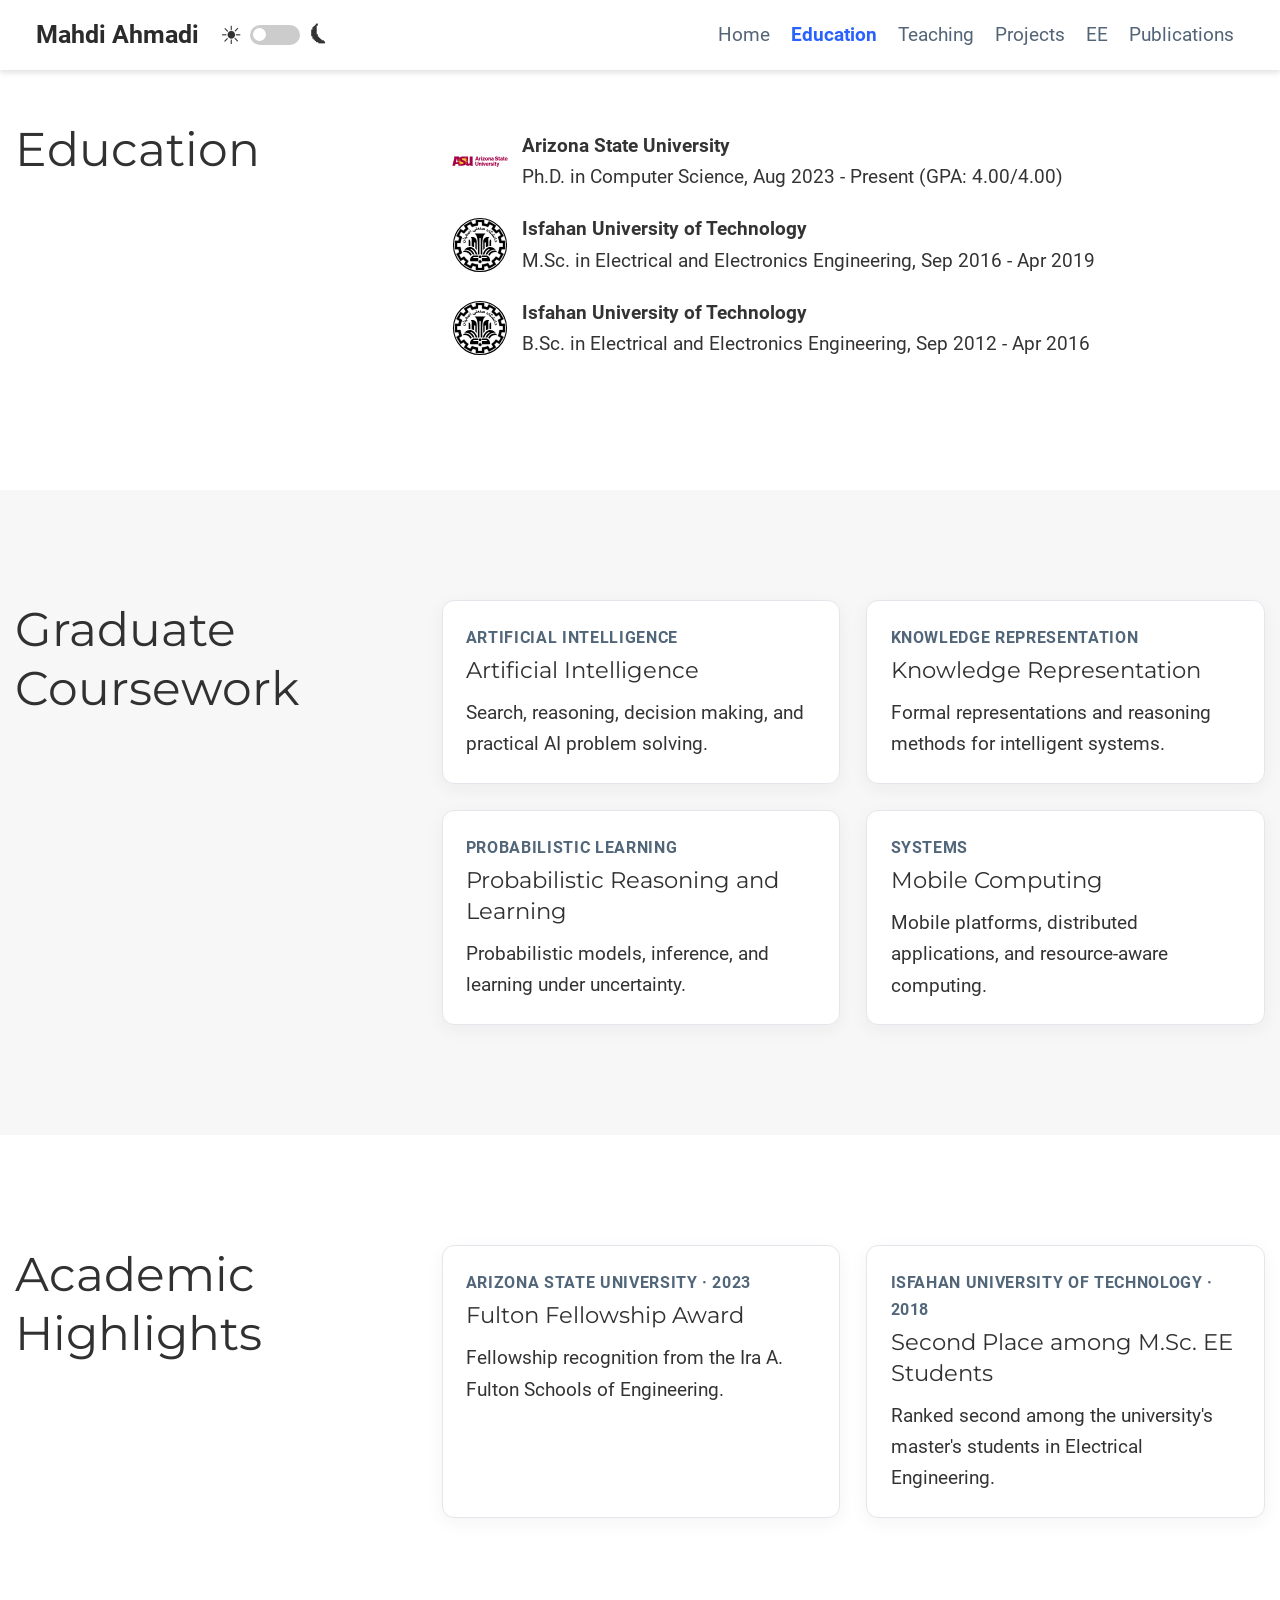
==== education.html @ dae2ee06 "Split portfolio navigation into dedicated pages" ====
<!DOCTYPE html>
<html lang=en-us style>
<head>
<meta charset=utf-8>
<meta name=viewport content="width=device-width,initial-scale=1">
<style>

html, body {
  background-color: #ffffff;
}

.page-header {
  padding-top: env(safe-area-inset-top); /* optional */
}

.see-more-button {
  background-color: white;
  color: #555;
  border: 2px dashed #aaa;
  padding: 0.6rem 1.4rem;
  font-size: 1rem;
  font-weight: 500;
  border-radius: 0.5rem;
  transition: background 0.3s ease, color 0.3s ease, border-color 0.3s ease;
}

.see-more-button:hover {
  background-color: #f9f9f9;
  border-color: #666;
  color: #000;
  cursor: pointer;
}


.see-more-wrapper {
  display: flex;
  align-items: center;
  justify-content: center;
  gap: 1rem;
  margin: 2rem 0;
  width: 100%;
}

.see-more-wrapper .line {
  flex: 1;
  height: 1px;
  background: linear-gradient(to right, rgba(255,255,255,0), rgba(0,0,0,0.3), rgba(255,255,255,0));
  opacity: 0.7;
}

.hidden-projects {
  opacity: 0;
  max-height: 0;
  overflow: hidden;
  transition: max-height 0.6s ease, opacity 0.6s ease;
}

.hidden-projects.show {
  opacity: 1;
  max-height: 5000px;
}

#projects .row {
        padding: 15px; /* Add padding to each row */
    }

    #projects .col-12 {
        padding: 10px; /* Add padding inside columns */
    }

    #projects img {
    max-width: 500px;
    width: 100%;
    height: auto;
    padding: 10px;
    box-sizing: border-box;
    display: block;
    margin-left: auto;
    margin-right: auto;
    }


    .article-style {
        padding: 10px; /* Add padding around the project text */
        box-sizing: border-box;
    }

.btn-links-container {
    display: flex; /* Enable flexbox layout */
    gap: 10px; /* Space between buttons */
    margin-top: 10px; /* Optional: Add some margin for spacing */
}

.btn-links {
    flex: 0 0 auto; /* Prevent buttons from stretching */
}

/* Default button styles */
.navbar-nav .nav-link {
    color: black; /* Default text color */
    text-decoration: none; /* Remove underline */
    transition: color 0.3s ease; /* Smooth transition for text color */
    font-weight: normal; /* Normal font weight by default */
}

/* Hover effect */
.navbar-nav .nav-link:hover {
    color: #0040ff !important; /* Temporarily change text color to blue on hover */
}

/* Active state (clicked button stays bold and blue) */
.navbar-nav .nav-link.active {
    color: #0040ff; /* Blue text color for the active button */
    font-weight: bold; /* Bold font for the active button */
}

/* Ensure hover overrides active temporarily */
.navbar-nav .nav-link.active:hover {
    color: #0040ff; /* Make it blue again when hovered, even if active */
}


    @font-face {
        font-family: "Montserrat";
        font-style: normal;
        font-weight: 400;
        src: url([data-uri])format("woff2");
        unicode-range: U+0000-00FF, U+0131, U+0152-0153, U+02BB-02BC, U+02C6, U+02DA, U+02DC, U+2000-206F, U+2074, U+20AC, U+2122, U+2191, U+2193, U+2212, U+2215, U+FEFF, U+FFFD
    }

    @font-face {
        font-family: "Montserrat";
        font-style: normal;
        font-weight: 700;
        src: url([data-uri])format("woff2");
        unicode-range: U+0000-00FF, U+0131, U+0152-0153, U+02BB-02BC, U+02C6, U+02DA, U+02DC, U+2000-206F, U+2074, U+20AC, U+2122, U+2191, U+2193, U+2212, U+2215, U+FEFF, U+FFFD
    }

    @font-face {
        font-family: "Roboto";
        font-style: normal;
        font-weight: 400;
        src: url([data-uri])format("woff2");
        unicode-range: U+0000-00FF, U+0131, U+0152-0153, U+02BB-02BC, U+02C6, U+02DA, U+02DC, U+2000-206F, U+2074, U+20AC, U+2122, U+2191, U+2193, U+2212, U+2215, U+FEFF, U+FFFD
    }

    @font-face {
        font-family: "Roboto";
        font-style: normal;
        font-weight: 700;
        src: url([data-uri])format("woff2");
        unicode-range: U+0000-00FF, U+0131, U+0152-0153, U+02BB-02BC, U+02C6, U+02DA, U+02DC, U+2000-206F, U+2074, U+20AC, U+2122, U+2191, U+2193, U+2212, U+2215, U+FEFF, U+FFFD
    }

    @font-face {
        font-family: "Roboto Mono";
        font-style: normal;
        font-weight: 400;
        src: url([data-uri])format("woff2");
        unicode-range: U+0000-00FF, U+0131, U+0152-0153, U+02BB-02BC, U+02C6, U+02DA, U+02DC, U+2000-206F, U+2074, U+20AC, U+2122, U+2191, U+2193, U+2212, U+2215, U+FEFF, U+FFFD
    }

    /*!* Font Awesome Free 6.1.2 by @fontawesome - https://fontawesome.com
* Copyright 2022 Fonticons, Inc.*/
    .fab,
    .far,
    .fas {
        -moz-osx-font-smoothing: grayscale;
        -webkit-font-smoothing: antialiased;
        display: var(--fa-display, inline-block);
        font-style: normal;
        font-variant: normal;
        line-height: 1;
        text-rendering: auto
    }

    .fa-2x {
        font-size: 2em
    }

    .fa-fw {
        text-align: center;
        width: 1.25em
    }

    .fa-ul {
        list-style-type: none;
        margin-left: var(--fa-li-margin, 2.5em);
        padding-left: 0
    }

    .fa-ul>li {
        position: relative
    }

    .fa-li {
        left: calc(var(--fa-li-width, 2em)*-1);
        position: absolute;
        text-align: center;
        width: var(--fa-li-width, 2em);
        line-height: inherit
    }

    @-webkit-keyframes fa-beat {

        0%,
        90% {
            -webkit-transform: scale(1);
            transform: scale(1)
        }

        45% {
            -webkit-transform: scale(var(--fa-beat-scale, 1.25));
            transform: scale(var(--fa-beat-scale, 1.25))
        }
    }

    @keyframes fa-beat {

        0%,
        90% {
            -webkit-transform: scale(1);
            transform: scale(1)
        }

        45% {
            -webkit-transform: scale(var(--fa-beat-scale, 1.25));
            transform: scale(var(--fa-beat-scale, 1.25))
        }
    }

    @-webkit-keyframes fa-bounce {
        0% {
            -webkit-transform: scale(1) translateY(0);
            transform: scale(1) translateY(0)
        }

        10% {
            -webkit-transform: scale(var(--fa-bounce-start-scale-x, 1.1), var(--fa-bounce-start-scale-y, .9)) translateY(0);
            transform: scale(var(--fa-bounce-start-scale-x, 1.1), var(--fa-bounce-start-scale-y, .9)) translateY(0)
        }

        30% {
            -webkit-transform: scale(var(--fa-bounce-jump-scale-x, .9), var(--fa-bounce-jump-scale-y, 1.1)) translateY(var(--fa-bounce-height, -.5em));
            transform: scale(var(--fa-bounce-jump-scale-x, .9), var(--fa-bounce-jump-scale-y, 1.1)) translateY(var(--fa-bounce-height, -.5em))
        }

        50% {
            -webkit-transform: scale(var(--fa-bounce-land-scale-x, 1.05), var(--fa-bounce-land-scale-y, .95)) translateY(0);
            transform: scale(var(--fa-bounce-land-scale-x, 1.05), var(--fa-bounce-land-scale-y, .95)) translateY(0)
        }

        57% {
            -webkit-transform: scale(1) translateY(var(--fa-bounce-rebound, -.125em));
            transform: scale(1) translateY(var(--fa-bounce-rebound, -.125em))
        }

        64% {
            -webkit-transform: scale(1) translateY(0);
            transform: scale(1) translateY(0)
        }

        to {
            -webkit-transform: scale(1) translateY(0);
            transform: scale(1) translateY(0)
        }
    }

    @keyframes fa-bounce {
        0% {
            -webkit-transform: scale(1) translateY(0);
            transform: scale(1) translateY(0)
        }

        10% {
            -webkit-transform: scale(var(--fa-bounce-start-scale-x, 1.1), var(--fa-bounce-start-scale-y, .9)) translateY(0);
            transform: scale(var(--fa-bounce-start-scale-x, 1.1), var(--fa-bounce-start-scale-y, .9)) translateY(0)
        }

        30% {
            -webkit-transform: scale(var(--fa-bounce-jump-scale-x, .9), var(--fa-bounce-jump-scale-y, 1.1)) translateY(var(--fa-bounce-height, -.5em));
            transform: scale(var(--fa-bounce-jump-scale-x, .9), var(--fa-bounce-jump-scale-y, 1.1)) translateY(var(--fa-bounce-height, -.5em))
        }

        50% {
            -webkit-transform: scale(var(--fa-bounce-land-scale-x, 1.05), var(--fa-bounce-land-scale-y, .95)) translateY(0);
            transform: scale(var(--fa-bounce-land-scale-x, 1.05), var(--fa-bounce-land-scale-y, .95)) translateY(0)
        }

        57% {
            -webkit-transform: scale(1) translateY(var(--fa-bounce-rebound, -.125em));
            transform: scale(1) translateY(var(--fa-bounce-rebound, -.125em))
        }

        64% {
            -webkit-transform: scale(1) translateY(0);
            transform: scale(1) translateY(0)
        }

        to {
            -webkit-transform: scale(1) translateY(0);
            transform: scale(1) translateY(0)
        }
    }

    @-webkit-keyframes fa-fade {
        50% {
            opacity: var(--fa-fade-opacity, .4)
        }
    }

    @keyframes fa-fade {
        50% {
            opacity: var(--fa-fade-opacity, .4)
        }
    }

    @-webkit-keyframes fa-beat-fade {

        0%,
        to {
            opacity: var(--fa-beat-fade-opacity, .4);
            -webkit-transform: scale(1);
            transform: scale(1)
        }

        50% {
            opacity: 1;
            -webkit-transform: scale(var(--fa-beat-fade-scale, 1.125));
            transform: scale(var(--fa-beat-fade-scale, 1.125))
        }
    }

    @keyframes fa-beat-fade {

        0%,
        to {
            opacity: var(--fa-beat-fade-opacity, .4);
            -webkit-transform: scale(1);
            transform: scale(1)
        }

        50% {
            opacity: 1;
            -webkit-transform: scale(var(--fa-beat-fade-scale, 1.125));
            transform: scale(var(--fa-beat-fade-scale, 1.125))
        }
    }

    @-webkit-keyframes fa-flip {
        50% {
            -webkit-transform: rotate3d(var(--fa-flip-x, 0), var(--fa-flip-y, 1), var(--fa-flip-z, 0), var(--fa-flip-angle, -180deg));
            transform: rotate3d(var(--fa-flip-x, 0), var(--fa-flip-y, 1), var(--fa-flip-z, 0), var(--fa-flip-angle, -180deg))
        }
    }

    @keyframes fa-flip {
        50% {
            -webkit-transform: rotate3d(var(--fa-flip-x, 0), var(--fa-flip-y, 1), var(--fa-flip-z, 0), var(--fa-flip-angle, -180deg));
            transform: rotate3d(var(--fa-flip-x, 0), var(--fa-flip-y, 1), var(--fa-flip-z, 0), var(--fa-flip-angle, -180deg))
        }
    }

    @-webkit-keyframes fa-shake {
        0% {
            -webkit-transform: rotate(-15deg);
            transform: rotate(-15deg)
        }

        4% {
            -webkit-transform: rotate(15deg);
            transform: rotate(15deg)
        }

        8%,
        24% {
            -webkit-transform: rotate(-18deg);
            transform: rotate(-18deg)
        }

        12%,
        28% {
            -webkit-transform: rotate(18deg);
            transform: rotate(18deg)
        }

        16% {
            -webkit-transform: rotate(-22deg);
            transform: rotate(-22deg)
        }

        20% {
            -webkit-transform: rotate(22deg);
            transform: rotate(22deg)
        }

        32% {
            -webkit-transform: rotate(-12deg);
            transform: rotate(-12deg)
        }

        36% {
            -webkit-transform: rotate(12deg);
            transform: rotate(12deg)
        }

        40%,
        to {
            -webkit-transform: rotate(0);
            transform: rotate(0)
        }
    }

    @keyframes fa-shake {
        0% {
            -webkit-transform: rotate(-15deg);
            transform: rotate(-15deg)
        }

        4% {
            -webkit-transform: rotate(15deg);
            transform: rotate(15deg)
        }

        8%,
        24% {
            -webkit-transform: rotate(-18deg);
            transform: rotate(-18deg)
        }

        12%,
        28% {
            -webkit-transform: rotate(18deg);
            transform: rotate(18deg)
        }

        16% {
            -webkit-transform: rotate(-22deg);
            transform: rotate(-22deg)
        }

        20% {
            -webkit-transform: rotate(22deg);
            transform: rotate(22deg)
        }

        32% {
            -webkit-transform: rotate(-12deg);
            transform: rotate(-12deg)
        }

        36% {
            -webkit-transform: rotate(12deg);
            transform: rotate(12deg)
        }

        40%,
        to {
            -webkit-transform: rotate(0);
            transform: rotate(0)
        }
    }

    @-webkit-keyframes fa-spin {
        0% {
            -webkit-transform: rotate(0);
            transform: rotate(0)
        }

        to {
            -webkit-transform: rotate(1turn);
            transform: rotate(1turn)
        }
    }

    @keyframes fa-spin {
        0% {
            -webkit-transform: rotate(0);
            transform: rotate(0)
        }

        to {
            -webkit-transform: rotate(1turn);
            transform: rotate(1turn)
        }
    }

    .fa-angle-right:before {
        content: ""
    }

    .fa-calendar-check:before {
        content: ""
    }

    .fa-camera-retro:before {
        content: ""
    }

    .fa-chart-line:before,
    .fa-line-chart:before {
        content: ""
    }

    .fa-circle-info:before,
    .fa-info-circle:before {
        content: ""
    }

    .fa-clock-four:before,
    .fa-clock:before {
        content: ""
    }

    .fa-compass:before {
        content: ""
    }

    .fa-download:before {
        content: ""
    }

    .fa-envelope:before {
        content: ""
    }

    .fa-file-alt:before,
    .fa-file-lines:before,
    .fa-file-text:before {
        content: ""
    }

    .fa-folder-blank:before,
    .fa-folder:before {
        content: ""
    }

    .fa-graduation-cap:before,
    .fa-mortar-board:before {
        content: ""
    }

    .fa-location-pin:before,
    .fa-map-marker:before {
        content: ""
    }

    .fa-magnifying-glass:before,
    .fa-search:before {
        content: ""
    }

    .fa-moon:before {
        content: ""
    }

    .fa-phone:before {
        content: ""
    }

    .fa-video-camera:before,
    .fa-video:before {
        content: ""
    }

    .sr-only {
        border-width: 0
    }

    :host,
    :root {
        --fa-font-brands: normal 400 1em/1"Font Awesome 6 Brands"
    }

    @font-face {
        font-family: "font awesome 6 brands";
        font-style: normal;
        font-weight: 400;
        src: url([data-uri])format("woff2")
    }

    .fab {
        font-family: "font awesome 6 brands";
        font-weight: 400
    }

    .fa-creative-commons:before {
        content: ""
    }

    .fa-creative-commons-by:before {
        content: ""
    }

    .fa-creative-commons-nc:before {
        content: ""
    }

    .fa-creative-commons-nd:before {
        content: ""
    }

    .fa-github:before {
        content: ""
    }

    .fa-linkedin:before {
        content: ""
    }

    .fa-r-project:before {
        content: ""
    }

    .fa-twitter:before {
        content: ""
    }

    :host,
    :root {
        --fa-font-regular: normal 400 1em/1"Font Awesome 6 Free"
    }

    @font-face {
        font-family: "font awesome 6 free";
        font-style: normal;
        font-weight: 400;
        src: url([data-uri])format("woff2")
    }

    .far {
        font-family: "font awesome 6 free";
        font-weight: 400
    }

    :host,
    :root {
        --fa-font-solid: normal 900 1em/1"Font Awesome 6 Free"
    }

    @font-face {
        font-family: "font awesome 6 free";
        font-style: normal;
        font-weight: 900;
        src: url([data-uri])format("woff2")
    }

    .fas {
        font-family: "font awesome 6 free";
        font-weight: 900
    }

    @font-face {
        font-family: "font awesome 5 free";
        font-weight: 900;
        src: url([data-uri])format("woff2")
    }

    @supports (padding:max(0px)) {
        .fancybox-caption {
            padding: 75px max(44px, env(safe-area-inset-right)) max(25px, env(safe-area-inset-bottom)) max(44px, env(safe-area-inset-left))
        }
    }

    @keyframes a {
        to {
            transform: rotate(1turn)
        }
    }

    @media (max-height:576px) {
        @supports (padding:max(0px)) {
            .fancybox-caption {
                padding-left: max(12px, env(safe-area-inset-left));
                padding-right: max(12px, env(safe-area-inset-right))
            }
        }
    }

    /*! Wowchemy v5.7.0 | https://wowchemy.com/ */
    /*! Copyright 2016-present George Cushen (https://georgecushen.com/) */
    /*! License: https://github.com/wowchemy/wowchemy-hugo-themes/blob/main/LICENSE.md */
    :root {
        --blue: #007bff;
        --indigo: #6610f2;
        --purple: #6f42c1;
        --pink: #e83e8c;
        --red: #dc3545;
        --orange: #fd7e14;
        --yellow: #ffc107;
        --green: #28a745;
        --teal: #20c997;
        --cyan: #17a2b8;
        --white: #fff;
        --gray: #6c757d;
        --gray-dark: #343a40;
        --primary: #1565c0;
        --secondary: #6c757d;
        --success: #28a745;
        --info: #17a2b8;
        --warning: #ffc107;
        --danger: #dc3545;
        --light: #f8f9fa;
        --dark: #343a40;
        --breakpoint-xs: 0;
        --breakpoint-sm: 576px;
        --breakpoint-md: 768px;
        --breakpoint-lg: 992px;
        --breakpoint-xl: 1200px;
        --font-family-sans-serif: -apple-system, BlinkMacSystemFont, "Segoe UI", Roboto, "Helvetica Neue", Arial, "Noto Sans", "Liberation Sans", sans-serif, "Apple Color Emoji", "Segoe UI Emoji", "Segoe UI Symbol", "Noto Color Emoji";
        --font-family-monospace: SFMono-Regular, Menlo, Monaco, Consolas, "Liberation Mono", "Courier New", monospace
    }

    *,
    *::before,
    *::after {
        box-sizing: border-box
    }

    html {
        -webkit-text-size-adjust: 100%;
        -webkit-tap-highlight-color: transparent
    }

    footer,
    header,
    section {
        display: block
    }

    body {
        margin: 0;
        font-weight: 400;
        text-align: left
    }

    [tabindex="-1"]:focus:not(:focus-visible) {
        outline: 0 !important
    }

    strong {
        font-weight: bolder
    }

    a {
        background-color: transparent
    }

    a:hover {
        color: #0d417b;
        text-decoration: underline
    }

    a:not([href]):not([class]) {
        color: inherit;
        text-decoration: none
    }

    a:not([href]):not([class]):hover {
        color: inherit;
        text-decoration: none
    }

    img {
        vertical-align: middle;
        border-style: none
    }

    svg {
        overflow: hidden;
        vertical-align: middle
    }

    label {
        display: inline-block;
        margin-bottom: .5rem
    }

    button:focus:not(:focus-visible) {
        outline: 0
    }

    input,
    button,
    textarea {
        margin: 0;
        font-family: inherit
    }

    button,
    input {
        overflow: visible
    }

    button {
        text-transform: none
    }

    [type=submit] {
        -appearance: button
    }

    button:not(:disabled),
    [type=button]:not(:disabled),
    [type=reset]:not(:disabled),
    [type=submit]:not(:disabled) {
        cursor: pointer
    }

    textarea {
        overflow: auto;
        resize: vertical
    }

    ::-webkit-file-upload-button {
        font: inherit;
        -webkit-appearance: button
    }

    template {
        display: none
    }

    code {
        font-size: 87.5%;
        color: #e83e8c;
        word-wrap: break-word
    }

    .container,
    .container-xl {
        width: 100%;
        padding-right: 15px;
        padding-left: 15px;
        margin-right: auto;
        margin-left: auto
    }

    @media (min-width:576px) {
        .container {
            max-width: 540px
        }
    }

    @media (min-width:768px) {
        .container {
            max-width: 720px
        }
    }

    @media (min-width:992px) {
        .container {
            max-width: 960px
        }
    }

    @media (min-width:1200px) {

        .container-xl,
        .container {
            max-width: 1290px
        }
    }

    .row {
        display: flex;
        flex-wrap: wrap;
        margin-right: -15px;
        margin-left: -15px
    }

    .col-lg-12,
    .col-md-12,
    .col-md-7,
    .col-md-5,
    .col,
    .col-auto,
    .col-12 {
        position: relative;
        width: 100%;
        padding-right: 15px;
        padding-left: 15px
    }

    .col {
        flex-basis: 0;
        flex-grow: 1;
        max-width: 100%
    }

    .col-auto {
        flex: none;
        width: auto;
        max-width: 100%
    }

    .col-12 {
        flex: 0 0 100%;
        max-width: 100%
    }

    .order-first {
        order: -1
    }

    @media (min-width:576px) {
        .col-sm-4 {
            flex: 0 0 33.33333333%;
            max-width: 33.33333333%
        }
    }

    @media (min-width:768px) {
        .col-md-5 {
            flex: 0 0 41.66666667%;
            max-width: 41.66666667%
        }

        .col-md-6 {
            flex: 0 0 50%;
            max-width: 50%
        }

        .col-md-7 {
            flex: 0 0 58.33333333%;
            max-width: 58.33333333%
        }

        .col-md-12 {
            flex: 0 0 100%;
            max-width: 100%
        }
    }

    @media (min-width:992px) {
        .col-lg-4 {
            flex: 0 0 33.33333333%;
            max-width: 33.33333333%
        }

        .col-lg-8 {
            flex: 0 0 66.66666667%;
            max-width: 66.66666667%
        }

        .col-lg-12 {
            flex: 0 0 100%;
            max-width: 100%
        }
    }

    .form-control {
        display: block;
        width: 100%;
        height: calc(1.5em + .75rem + 2px);
        padding: .375rem .75rem;
        font-size: 1rem;
        font-weight: 400;
        line-height: 1.5;
        color: #495057;
        background-color: #fff;
        background-clip: padding-box;
        border: 1px solid #ced4da;
        border-radius: .25rem;
        transition: border-color .15s ease-in-out, box-shadow .15s ease-in-out
    }

    @media (prefers-reduced-motion:reduce) {
        .form-control {
            transition: none
        }
    }

    .form-control:focus {
        color: #495057;
        background-color: #fff;
        border-color: #66a6ee;
        outline: 0;
        box-shadow: 0 0 0 .2rem rgba(21, 101, 192, .25)
    }

    .form-control::placeholder {
        color: #6c757d;
        opacity: 1
    }

    .form-control:disabled,
    .form-control[readonly] {
        background-color: #e9ecef;
        opacity: 1
    }

    textarea.form-control {
        height: auto
    }

    .form-group {
        margin-bottom: 1rem
    }

    .form-inline {
        display: flex;
        flex-flow: row wrap;
        align-items: center
    }

    @media (min-width:576px) {
        .form-inline label {
            display: flex;
            align-items: center;
            justify-content: center;
            margin-bottom: 0
        }

        .form-inline .form-control {
            display: inline-block;
            width: auto;
            vertical-align: middle
        }
    }

    .btn {
        display: inline-block;
        font-weight: 400;
        text-align: center;
        vertical-align: middle;
        user-select: none;
        background-color: transparent;
        border: 1px solid transparent;
        transition: color .15s ease-in-out, background-color .15s ease-in-out, border-color .15s ease-in-out, box-shadow .15s ease-in-out
    }

    @media (prefers-reduced-motion:reduce) {
        .btn {
            transition: none
        }
    }

    .btn:hover {
        color: #212529;
        text-decoration: none
    }

    .btn:focus,
    .btn.focus {
        outline: 0;
        box-shadow: 0 0 0 .2rem rgba(21, 101, 192, .25)
    }

    .btn.disabled,
    .btn:disabled {
        opacity: .65
    }

    .btn:not(:disabled):not(.disabled) {
        cursor: pointer
    }

    .btn-primary {
        color: #fff;
        background-color: #1565c0;
        border-color: #1565c0
    }

    .btn-primary:hover {
        color: #fff;
        background-color: #11539e;
        border-color: #104d92
    }

    .btn-primary:focus,
    .btn-primary.focus {
        color: #fff;
        background-color: #11539e;
        border-color: #104d92;
        box-shadow: 0 0 0 .2rem rgba(56, 124, 201, .5)
    }

    .btn-primary.disabled,
    .btn-primary:disabled {
        color: #fff;
        background-color: #1565c0;
        border-color: #1565c0
    }

    .btn-primary:not(:disabled):not(.disabled):active,
    .btn-primary:not(:disabled):not(.disabled).active,
    .show>.btn-primary.dropdown-toggle {
        color: #fff;
        background-color: #104d92;
        border-color: #0f4787
    }

    .btn-primary:not(:disabled):not(.disabled):active:focus,
    .btn-primary:not(:disabled):not(.disabled).active:focus,
    .show>.btn-primary.dropdown-toggle:focus {
        box-shadow: 0 0 0 .2rem rgba(56, 124, 201, .5)
    }

    .btn-light {
        background-color: #f8f9fa;
        border-color: #f8f9fa
    }

    .btn-light:hover {
        color: #212529;
        background-color: #e2e6ea;
        border-color: #dae0e5
    }

    .btn-light:focus,
    .btn-light.focus {
        color: #212529;
        background-color: #e2e6ea;
        border-color: #dae0e5;
        box-shadow: 0 0 0 .2rem rgba(216, 217, 219, .5)
    }

    .btn-light.disabled,
    .btn-light:disabled {
        color: #212529;
        background-color: #f8f9fa;
        border-color: #f8f9fa
    }

    .btn-light:not(:disabled):not(.disabled):active,
    .btn-light:not(:disabled):not(.disabled).active,
    .show>.btn-light.dropdown-toggle {
        color: #212529;
        background-color: #dae0e5;
        border-color: #d3d9df
    }

    .btn-light:not(:disabled):not(.disabled):active:focus,
    .btn-light:not(:disabled):not(.disabled).active:focus,
    .show>.btn-light.dropdown-toggle:focus {
        box-shadow: 0 0 0 .2rem rgba(216, 217, 219, .5)
    }

    .btn-outline-primary {
        color: #1565c0;
        border-color: #1565c0
    }

    .btn-outline-primary:hover {
        color: #fff;
        background-color: #1565c0;
        border-color: #1565c0
    }

    .btn-outline-primary:focus,
    .btn-outline-primary.focus {
        box-shadow: 0 0 0 .2rem rgba(21, 101, 192, .5)
    }

    .btn-outline-primary.disabled,
    .btn-outline-primary:disabled {
        color: #1565c0;
        background-color: transparent
    }

    .btn-outline-primary:not(:disabled):not(.disabled):active,
    .btn-outline-primary:not(:disabled):not(.disabled).active,
    .show>.btn-outline-primary.dropdown-toggle {
        color: #fff;
        background-color: #1565c0;
        border-color: #1565c0
    }

    .btn-outline-primary:not(:disabled):not(.disabled):active:focus,
    .btn-outline-primary:not(:disabled):not(.disabled).active:focus,
    .show>.btn-outline-primary.dropdown-toggle:focus {
        box-shadow: 0 0 0 .2rem rgba(21, 101, 192, .5)
    }

    .btn-lg {
        padding: .5rem 1rem;
        line-height: 1.5;
        border-radius: .3rem
    }

    .collapse:not(.show) {
        display: none
    }

    .btn-group {
        position: relative;
        display: inline-flex;
        vertical-align: middle
    }

    .btn-group>.btn {
        position: relative;
        flex: auto
    }

    .btn-group>.btn:hover,
    .btn-group-vertical>.btn:hover {
        z-index: 1
    }

    .btn-group>.btn:focus,
    .btn-group>.btn:active,
    .btn-group>.btn.active {
        z-index: 1
    }

    .btn-toolbar {
        flex-wrap: wrap
    }

    .btn-group>.btn:not(:first-child),
    .btn-group>.btn-group:not(:first-child) {
        margin-left: -1px
    }

    .btn-group>.btn:not(:last-child):not(.dropdown-toggle),
    .btn-group>.btn-group:not(:last-child)>.btn {
        border-top-right-radius: 0;
        border-bottom-right-radius: 0
    }

    .btn-group>.btn:not(:first-child),
    .btn-group>.btn-group:not(:first-child)>.btn {
        border-top-left-radius: 0;
        border-bottom-left-radius: 0
    }

    .nav-link {
        display: block;
        padding: .5rem 1rem
    }

    .nav-link:hover,
    .nav-link:focus {
        text-decoration: none
    }

    .navbar {
        position: relative;
        display: flex;
        flex-wrap: wrap;
        align-items: center;
        justify-content: space-between
    }

    .navbar .container-xl {
        display: flex;
        flex-wrap: wrap;
        align-items: center;
        justify-content: space-between
    }

    .navbar-brand {
        display: inline-block;
        margin-right: 1rem;
        font-size: 1.2rem;
        line-height: inherit;
        white-space: nowrap
    }

    .navbar-brand:hover,
    .navbar-brand:focus {
        text-decoration: none
    }

    .navbar-nav {
        flex-direction: column;
        padding-left: 0;
        margin-bottom: 0;
        list-style: none
    }

    .navbar-nav .nav-link {
        padding-right: 0;
        padding-left: 0
    }

    .navbar-collapse {
        flex-basis: 100%;
        flex-grow: 1;
        align-items: center
    }

    @media (max-width:991.98px) {
        .navbar-expand-lg>.container-xl {
            padding-right: 0;
            padding-left: 0
        }
    }

    @media (min-width:992px) {
        .navbar-expand-lg {
            flex-flow: row nowrap;
            justify-content: flex-start
        }

        .navbar-expand-lg .navbar-nav {
            flex-direction: row
        }

        .navbar-expand-lg .navbar-nav .nav-link {
            padding-right: .5rem;
            padding-left: .5rem
        }

        .navbar-expand-lg>.container-xl {
            flex-wrap: nowrap
        }

        .navbar-expand-lg .navbar-collapse {
            display: flex !important;
            flex-basis: auto
        }
    }

    .navbar-light .navbar-brand {
        color: #2b2b2b
    }

    .navbar-light .navbar-brand:hover,
    .navbar-light .navbar-brand:focus {
        color: #2962ff
    }

    .navbar-light .navbar-nav .nav-link:hover,
    .navbar-light .navbar-nav .nav-link:focus {
        color: rgba(0, 0, 0, .7)
    }

    .card {
        position: relative;
        display: flex;
        flex-direction: column;
        min-width: 0;
        word-wrap: break-word;
        background-color: #fff;
        background-clip: border-box;
        border: 1px solid rgba(0, 0, 0, .125);
        border-radius: .25rem
    }

    .card-body {
        flex: auto;
        min-height: 1px;
        padding: 1.25rem
    }

    .card-text:last-child {
        margin-bottom: 0
    }

    .card-link:hover {
        text-decoration: none
    }

    .badge {
        display: inline-block;
        padding: .25em .4em;
        font-size: 75%;
        font-weight: 700;
        line-height: 1;
        text-align: center;
        white-space: nowrap;
        vertical-align: baseline;
        transition: color .15s ease-in-out, background-color .15s ease-in-out, border-color .15s ease-in-out, box-shadow .15s ease-in-out
    }

    @media (prefers-reduced-motion:reduce) {
        .badge {
            transition: none
        }
    }

    .badge:empty {
        display: none
    }

    .badge-pill {
        padding-right: .6em;
        padding-left: .6em;
        border-radius: 10rem
    }

    .alert {
        position: relative;
        padding: .75rem 1.25rem;
        margin-bottom: 1rem;
        border: 1px solid transparent;
        border-radius: .25rem
    }

    @keyframes progress-bar-stripes {
        from {
            background-position: 1rem 0
        }

        to {
            background-position: 0 0
        }
    }

    .media {
        display: flex;
        align-items: flex-start
    }

    .media-body {
        flex: 1
    }

    @keyframes spinner-border {
        to {
            transform: rotate(360deg)
        }
    }

    @keyframes spinner-grow {
        0% {
            transform: scale(0)
        }

        50% {
            opacity: 1;
            transform: none
        }
    }

    .border {
        border: 1px solid #dee2e6 !important
    }

    .border-right {
        border-right: 1px solid #dee2e6 !important
    }

    .d-none {
        display: none !important
    }

    .d-flex {
        display: flex !important
    }

    @media (min-width:576px) {
        .d-sm-flex {
            display: flex !important
        }
    }

    @media (min-width:768px) {
        .d-md-inline-flex {
            display: inline-flex !important
        }
    }

    @media (min-width:992px) {
        .d-lg-inline-flex {
            display: inline-flex !important
        }
    }

    .flex-row {
        flex-direction: row !important
    }

    .flex-column {
        flex-direction: column !important
    }

    .flex-wrap {
        flex-wrap: wrap !important
    }

    .justify-content-start {
        justify-content: flex-start !important
    }

    .justify-content-center {
        justify-content: center !important
    }

    .align-items-center {
        align-items: center !important
    }

    .align-content-start {
        align-content: flex-start !important
    }

    @media (min-width:992px) {
        .align-items-lg-start {
            align-items: flex-start !important
        }
    }

    @supports (position:sticky) {
        .sticky-top {
            position: sticky;
            top: 0;
            z-index: 1020
        }
    }

    .sr-only {
        position: absolute;
        width: 1px;
        height: 1px;
        padding: 0;
        margin: -1px;
        overflow: hidden;
        clip: rect(0, 0, 0, 0);
        white-space: nowrap;
        border: 0
    }

    .w-100 {
        width: 100% !important
    }

    .h-50 {
        height: 50% !important
    }

    .mt-0,
    .my-0 {
        margin-top: 0 !important
    }

    .mb-0,
    .my-0 {
        margin-bottom: 0 !important
    }

    .mr-1 {
        margin-right: .25rem !important
    }

    .mb-1 {
        margin-bottom: .25rem !important
    }

    .m-2 {
        margin: .5rem !important
    }

    .mr-2 {
        margin-right: .5rem !important
    }

    .mb-2 {
        margin-bottom: .5rem !important
    }

    .mt-3 {
        margin-top: 1rem !important
    }

    .mb-3 {
        margin-bottom: 1rem !important
    }

    .ml-3 {
        margin-left: 1rem !important
    }

    .mb-5 {
        margin-bottom: 3rem !important
    }

    .pr-1 {
        padding-right: .25rem !important
    }

    .py-2 {
        padding-top: .5rem !important
    }

    .py-2 {
        padding-bottom: .5rem !important
    }

    .px-3 {
        padding-right: 1rem !important
    }

    .px-3 {
        padding-left: 1rem !important
    }

    .mx-auto {
        margin-right: auto !important
    }

    .ml-auto,
    .mx-auto {
        margin-left: auto !important
    }

    @media (min-width:768px) {
        .mb-md-1 {
            margin-bottom: .25rem !important
        }

        .pl-md-2 {
            padding-left: .5rem !important
        }

        .pl-md-4 {
            padding-left: 1.5rem !important
        }
    }

    @media (min-width:992px) {
        .mb-lg-0 {
            margin-bottom: 0 !important
        }
    }

    .text-center {
        text-align: center !important
    }

    @media (min-width:768px) {
        .text-md-left {
            text-align: left !important
        }
    }

    .text-muted {
        color: rgba(0, 0, 0, .54) !important
    }

    html {
        font-family: roboto, sans-serif;
        font-size: 16.17px;
        color: rgba(0, 0, 0, .8);
        line-height: 1.65
    }

    @media screen and (min-width:58em) {
        html {
            font-size: 21px
        }
    }

    body {
        font-family: inherit;
        font-size: 1rem;
        line-height: inherit;
        color: inherit;
        background-color: #fff;
        padding-top: 0;
        counter-reset: captions;
        overflow-x: hidden
    }

    .page-wrapper {
        min-height: calc(100vh - 70px);
        display: grid;
        grid-template-rows: auto 1fr auto;
        grid-template-columns: 100%
    }

    @media (max-width:991.98px) {
        .page-wrapper {
            min-height: calc(100vh - 50px)
        }
    }

    .page-header,
    .page-footer {
        flex-shrink: 0
    }

    .page-body {
        flex-grow: 1
    }

    p {
        margin-top: 0;
        margin-bottom: 1rem
    }

    p:last-child {
        margin-bottom: 0
    }

    ul {
        margin-top: 0;
        margin-bottom: 1rem
    }

    .navbar-light {
        font-family: roboto, sans-serif;
        font-weight: 400;
        line-height: 1.25;
        text-rendering: optimizelegibility
    }

    h1,
    h2,
    h3 {
        font-family: montserrat, sans-serif;
        font-weight: 400;
        margin-top: 1rem;
        margin-bottom: .5rem;
        line-height: 1.25;
        color: #313131;
        text-rendering: optimizelegibility;
        overflow-wrap: break-word;
        word-wrap: break-word;
        word-break: break-word;
        -webkit-hyphens: manual;
        -ms-hyphens: manual;
        hyphens: manual
    }

    h1 {
        font-size: 2.25rem
    }

    h2 {
        margin-top: 1rem
    }

    h3 {
        margin-top: 1.5rem
    }

    a {
        color: #1565c0;
        text-decoration: none;
        transition: color .6s ease
    }

    a:hover,
    a:focus {
        color: #1565c0
    }

    .dark a:not(.btn):hover,
    .dark a:not(.btn):focus {
        color: #bbdefb
    }

    code {
        font-family: roboto mono, monospace
    }

    .btn {
        padding: .5rem;
        font-size: .8rem;
        line-height: .9;
        border-radius: .3rem
    }

    .btn-links .btn {
        padding: 5px .5rem;
        line-height: 1
    }

    .btn.btn-sm {
        padding: 5px .4rem;
        font-size: 14px;
        border-radius: .2rem
    }

    .btn-page-header {
        margin: 8px 8px 8px 0
    }

    .btn-toolbar .btn {
        font-size: .9rem;
        padding: 10px 14px 9px;
        border: none
    }

    .btn-toolbar .btn:first-child {
        border-radius: 6px 0 0 6px
    }

    .btn-toolbar .btn:last-child {
        border-radius: 0 6px 6px 0
    }

    .btn-toolbar .btn.btn-primary:hover,
    .btn-toolbar .btn.btn-primary:focus {
        background-color: #217ee7 !important
    }

    .btn-toolbar .btn.btn-primary:active,
    .btn-toolbar .btn.btn-primary.active {
        background-color: #104d92 !important
    }

    .btn-primary:not(:disabled):not(.disabled).active:focus,
    .btn-primary:not(:disabled):not(.disabled):active:focus,
    .show>.btn-primary.dropdown-toggle:focus {
        box-shadow: 0 0 0 .2rem #217ee7
    }

    div.alert>div {
        position: relative;
        display: block;
        font-size: 1rem;
        margin-left: 2rem;
        margin-top: 0;
        margin-bottom: 0
    }

    div.alert div>* {
        margin-bottom: .5rem
    }

    div.alert div>:last-child {
        margin-bottom: 0
    }

    .article-style aside p::before,
    div.alert>div:first-child::before {
        position: absolute;
        top: -.5rem;
        left: -2rem;
        font-size: 1.5rem;
        color: #1976d2;
        font-family: "font awesome 5 free";
        font-weight: 900;
        content: "";
        width: 1.5rem;
        text-align: center
    }

    div.alert a {
        color: currentcolor;
        text-decoration: none;
        border-bottom: solid 1px
    }

    .alert-note {
        color: #12537e;
        background-color: #f6fbfe;
        border-color: #1976d2
    }

    .article-banner {
        width: 100%;
        height: 260px;
        object-fit: cover
    }

    @media (min-width:992px) {
        .article-banner {
            height: 310px
        }
    }

    .article-title a {
        color: #151515;
        transition: color .6s ease
    }

    .dark .text-muted {
        color: rgba(255, 255, 255, .54) !important
    }

    .article-style {
        overflow: hidden;
        overflow-wrap: break-word;
        word-wrap: break-word;
        word-break: break-word
    }

    .article-style a {
        text-decoration: inherit
    }

    .article-metadata {
        margin-bottom: 15px;
        overflow: hidden;
        font-size: 14px;
        letter-spacing: .03em;
        color: rgba(0, 0, 0, .54)
    }

    .article-metadata a {
        color: rgba(0, 0, 0, .54)
    }

    .article-metadata a:hover {
        color: #1565c0
    }

    .article-metadata .author-notes {
        cursor: help;
        padding-left: 3px
    }

    .article-metadata .author-highlighted {
        font-weight: 700
    }

    .stream-meta.article-metadata {
        margin-bottom: 5px
    }

    .article-categories {
        white-space: nowrap
    }

    .middot-divider {
        padding-right: .45em;
        padding-left: .45em;
        font-size: 15px
    }

    .middot-divider::after {
        content: "·"
    }

    img {
        height: auto;
        max-width: 100%;
        display: block
    }

    .img-hover-zoom {
        overflow: hidden
    }

    .img-hover-zoom img {
        transition: transform .3s ease-in-out
    }

    .img-hover-zoom:hover img {
        transform: scale(1.1)
    }

    svg {
        fill: currentColor
    }

    .gallery-grid {
        display: grid;
        grid-gap: 30px;
        grid-template-columns: repeat(auto-fit, minmax(300px, 1fr));
        grid-auto-rows: 150px;
        grid-auto-flow: row dense
    }

    .gallery-item {
        position: relative;
        display: flex;
        flex-direction: column;
        justify-content: flex-end;
        box-sizing: border-box;
        color: #fff;
        grid-column-start: auto;
        grid-row-start: auto;
        background-size: cover;
        background: #000 50%;
        box-shadow: -2px 2px 10px rgba(68, 68, 68, .4);
        transition: transform .3s ease-in-out;
        cursor: zoom-in;
        counter-increment: item-counter
    }

    .gallery-item a {
        z-index: 1
    }

    .gallery-item a[data-fancybox] {
        text-decoration: none;
        cursor: zoom-in
    }

    .gallery-item img {
        all: initial;
        object-fit: cover;
        width: 100%;
        height: 100%;
        position: absolute;
        top: 0;
        left: 0;
        cursor: zoom-in;
        min-height: 48px;
        min-width: 48px
    }

    .gallery-item:after {
        content: "";
        position: absolute;
        width: 100%;
        height: 100%
    }

    .gallery-item:hover {
        transform: scale(1.05)
    }

    .gallery-item--medium {
        grid-row-end: span 2
    }

    .gallery-item--large {
        grid-row-end: span 3
    }

    .gallery-item--full {
        grid-column-end: auto
    }

    @media screen and (min-width:768px) {
        .gallery-item--full {
            grid-column: 1/-1;
            grid-row-end: span 2
        }
    }

    .tag-cloud a {
        display: inline-block;
        position: relative;
        margin: 8px 10px;
        word-wrap: break-word;
        transition-duration: .2s;
        transition-property: transform;
        transition-timing-function: ease-out
    }

    .tag-cloud a:active,
    .tag-cloud a:focus,
    .tag-cloud a:hover {
        color: #104d92;
        transform: scale(1.2)
    }

    .card-simple {
        background: #fff;
        box-shadow: 0 1px 4px rgba(0, 0, 0, 4%);
        border: 1px solid rgba(0, 0, 0, 9%);
        border-radius: 3px;
        margin-top: 20px;
        padding: 15px 20px
    }

    .card-simple:first-of-type {
        margin-top: 0
    }

    a.summary-link {
        color: unset;
        text-decoration: none
    }

    .card {
        margin-bottom: 1.5rem;
        overflow: hidden;
        text-overflow: ellipsis;
        background: #fff;
        box-shadow: 0 2px 4px rgba(0, 0, 0, .2);
        transition: all .2s ease-out
    }

    .card .section-subheading {
        font-size: .9rem;
        font-weight: 700;
        line-height: 1.5;
        text-transform: uppercase
    }

    .card .card-text {
        padding: .75rem 1rem
    }

    .card p:last-child {
        margin-bottom: 0
    }

    .card:hover {
        box-shadow: 0 8px 16px rgba(0, 0, 0, .2)
    }

    .header--fixed {
        position: sticky;
        z-index: 10;
        right: 0;
        left: 0;
        top: 0
    }

    .navbar {
        height: 70px;
        background: #fff;
        box-shadow: 0 .125rem .25rem rgba(0, 0, 0, .11);
        font-size: 16.17px;
        padding: 0 1rem
    }

    .navbar .nav-item {
        position: relative
    }

    @media (max-width:991.98px) {
        .navbar {
            height: 50px
        }
    }

    .navbar .navbar-nav {
        display: flex
    }

    .navbar .navbar-nav .nav-link {
        color: rgba(52, 73, 94, .85)
    }

    .navbar .navbar-nav .nav-link.active,
    .navbar .navbar-nav .nav-link:hover,
    .navbar .navbar-nav .nav-link:focus {
        color: #34495e
    }

    .navbar .navbar-nav .nav-link.active {
        font-weight: 700 !important;
        color: #2962ff !important
    }

    .navbar-brand {
        padding-top: 5px;
        padding-bottom: 5px;
        font-weight: 700;
        position: relative;
        z-index: 1030
    }

    #navbar-main .main-menu-item ul li .nav-link {
        color: #34495e
    }

    @media (max-width:991.98px) {
        .navbar-brand {
            margin: 0 auto
        }

        #navbar-main .main-menu-item {
            text-align: left !important;
            padding-left: 0
        }

        .navbar-collapse {
            z-index: 1031 !important;
            position: absolute;
            left: 0;
            top: 50px;
            width: 100%;
            background-color: #fff;
            text-align: center !important
        }

        #navbar-main .main-menu-item .nav-item {
            padding: 10px 15px !important
        }

        #navbar-main .main-menu-item .nav-item .nav-link {
            padding: 5px 15px !important
        }
    }

    ul.nav-icons {
        list-style-type: none;
        font-size: 18px;
        padding: .5rem 0;
        margin: 0
    }

    ul.nav-icons li {
        display: inline;
        padding-right: 1rem
    }

    ul.nav-icons li:last-of-type {
        padding-right: 0
    }

    ul.nav-icons li.nav-item a.nav-link {
        padding: 0
    }

    @media (min-width:768px) {
        @supports (position:-webkit-sticky) or (position:sticky) {
            .docs-sidebar {
                position: -webkit-sticky;
                position: sticky;
                top: 50px;
                z-index: 10;
                height: calc(100vh - 50px)
            }

            .no-navbar .docs-sidebar {
                top: 0;
                height: 100vh
            }
        }
    }

    @media (min-width:1200px) {
        @supports (position:-webkit-sticky) or (position:sticky) {
            .docs-sidebar {
                position: -webkit-sticky;
                position: sticky;
                top: 70px;
                z-index: 10;
                height: calc(100vh - 70px)
            }

            .no-navbar .docs-sidebar {
                top: 0;
                height: 100vh
            }
        }
    }

    @media (min-width:768px) {
        @supports (position:-webkit-sticky) or (position:sticky) {
            .docs-links {
                max-height: calc(100vh - 5rem - 70px);
                overflow-y: auto
            }
        }
    }

    @supports (position:-webkit-sticky) or (position:sticky) {
        .docs-toc {
            position: -webkit-sticky;
            position: sticky;
            top: 70px;
            height: calc(100vh - 70px);
            overflow-y: auto
        }
    }

    footer {
        margin: 4rem 0 0;
        width: 100%
    }

    footer p {
        text-align: center
    }

    @media (max-width:767.98px) {
        footer p {
            font-size: 12px
        }
    }

    footer .powered-by {
        font-size: .67rem
    }

    @media (max-width:767.98px) {
        footer .powered-by {
            font-size: 12px
        }
    }

    .site-footer {
        color: rgba(0, 0, 0, .54)
    }

    .footer-license-icons {
        display: flex;
        flex-direction: row;
        flex-wrap: wrap;
        justify-content: center;
        list-style: none;
        height: auto;
        width: auto;
        text-decoration: none
    }

    .footer-license-icons i {
        display: inline-flex;
        margin-right: 8px;
        height: 22px;
        vertical-align: text-bottom
    }

    .pub-icon {
        color: rgba(0, 0, 0, .54);
        font-size: .81em;
        padding-right: 6px
    }

    .media.stream-item:not(:last-child) {
        margin-bottom: 2rem
    }

    .card-simple .article-title,
    .media.stream-item .article-title {
        font-size: 1.2rem
    }

    .card-simple .article-style,
    .media.stream-item .article-style {
        margin-top: 2px;
        font-size: .8rem
    }

    .media.stream-item .stream-meta {
        margin-top: 12px
    }

    .media.stream-item img {
        max-width: 150px;
        height: auto;
        object-fit: cover
    }

    @media screen and (max-width:768px) {
        .media.stream-item img {
            max-width: 80px
        }
    }

    .stream-meta.article-metadata .article-metadata {
        margin-bottom: 0
    }

    .li-cite-author {
        font-size: 1em;
        color: inherit
    }

    .form-control:focus {
        border-color: #1565c0;
        box-shadow: 0 0 0 .2rem #217ee7
    }

    .home-section {
        background: #fff;
        position: relative;
        padding: 110px 0;
        z-index: 0
    }

    .home-section.dark a {
        color: #bbdefb
    }

    .home-section.dark,
    .home-section.dark a:not(.btn) {
        color: #fff
    }

    .home-section.dark a:not(.btn):not(.hero-cta-alt) {
        text-decoration: underline
    }

    .home-section-bg {
        position: absolute;
        top: 0;
        left: 0;
        height: 100%;
        width: 100%;
        z-index: -1
    }

    .home-section:first-of-type {
        padding-top: 50px
    }

    .home-section:nth-of-type(even) {
        background: #f7f7f7
    }

    @media screen and (max-width:768px) {
        .home-section {
            padding: 60px 0
        }

        .home-section:first-of-type {
            padding-top: 40px
        }
    }

    .section-heading h1 {
        margin: 0 0 10px
    }

    .section-subheading {
        font-size: 1.25rem;
        font-family: montserrat, sans-serif;
        font-weight: 700;
        margin-top: 1rem;
        margin-bottom: .5rem
    }

    .card.course {
        margin-bottom: 1rem
    }

    .card.course:last-of-type {
        margin-bottom: 0
    }

    .course .card-subtitle a {
        border-bottom: solid 1px transparent
    }

    .course .card-subtitle a:hover {
        border-bottom: solid 1px;
        text-decoration: none
    }

    #profile {
        text-align: center;
        padding: 30px 10px;
        position: relative
    }

    #profile .avatar {
    width: 220px;
    height: 220px;
    border-radius: 50%; /* optional: makes it circular */
    object-fit: cover;
    }

    .avatar {
        margin: 0 auto;
        object-fit: cover
    }

    @media (max-width:767.98px) {
        .wg-about .avatar {
            width: 200px;
            height: 200px
        }
    }

    .avatar-circle {
        border-radius: 50%
    }

    .portrait-title h2 {
        font-size: 1.75em;
        font-weight: 300;
        color: #000;
        margin: 20px 0 10px
    }

    .portrait-title h3 {
        font-size: 1rem;
        font-weight: 300;
        color: rgba(0, 0, 0, .54);
        margin: 0 0 10px
    }

    .network-icon-wrapper {
  width: 100%;
  display: flex;
  justify-content: center;
  margin-top: 2rem;
}

.network-icon {
  display: flex;
  justify-content: center;
  gap: 15px;
  list-style: none;
  padding: 0;
  margin: 0;
}

.network-icon li a {
  font-size: 1.5rem;
  color: #34495e;
  transition: color 0.3s;
}

.network-icon li:hover {
  transform: scale(1.2);
  transition: transform 0.3s;
}


    .network-icon {
        display: flex;
        justify-content: center;
        gap: 10px;
        list-style: none;
        padding: 0;
        margin-top: 1rem;
        }

        .network-icon li a {
        font-size: 1.5rem;
        color: #34495e;
        transition: color 0.3s;
        }

        .network-icon li a:hover {
        color: #2962ff;
        }

        /* Optional: Dark mode support */
        .dark-mode .network-icon li a {
        color: #cccccc;
        }

        .dark-mode .network-icon li a:hover {
        color: #00ffff;
        }

    ul.network-icon {
        display: inline-flex;
        flex-direction: row;
        flex-wrap: wrap;
        justify-content: center;
        list-style: none;
        padding: 0;
        margin: 0
    }

    #profile .network-icon {
        margin-top: 30px
    }

    .network-icon li {
        margin-right: 10px
    }

    .network-icon li:last-of-type {
        margin-right: 0
    }

    .network-icon li:hover {
        transform: scale(1.2)
    }

    .big-icon {
        font-size: 2rem
    }

    ul.ul-interests li {
        font-size: .9rem
    }

    ul.ul-edu {
        list-style: none
    }

    ul.ul-edu li {
        position: relative;
        padding: 0 15px 4px 3px
    }

    ul.ul-edu li .description p {
        margin: 0
    }

    ul.ul-edu li .description p.course {
        font-size: .9rem
    }

    ul.ul-edu li .description p.institution {
        font-size: .75rem;
        color: rgba(0, 0, 0, .6)
    }

    .wg-contact .fa-ul {
        margin-left: 3.14285714rem
    }

    .wg-contact .fa-li {
        position: absolute;
        left: -3.14285714rem;
        width: 2rem;
        top: .14285714em;
        text-align: center
    }

    .wg-contact li {
        padding-top: .8rem;
        margin-bottom: .3rem
    }

    .wg-contact li:last-of-type {
        margin-bottom: 0
    }

    .exp-title {
        text-transform: none !important
    }

    .exp-company {
        font-weight: 400 !important;
        text-transform: none !important
    }

    .exp-meta {
        font-size: .8rem
    }

    .experience .card-text,
    .experience .card-text p {
        color: #000 !important;
        font-size: .75rem !important
    }

    .card .card-text p+ul {
        margin-top: -1rem;
        margin-bottom: 0
    }

    .experience .m-2 .border,
    .experience .col.border-right {
        border-color: #1565c0 !important
    }

    .experience .m-2 .border.exp-fill {
        background-color: #1565c0 !important
    }

    .featurette {
        font-size: .8rem;
        line-height: 1.5;
        color: #555;
        text-align: center
    }

    .featurette .section-subheading {
        margin-top: 0;
        margin-bottom: 5px;
        font-weight: 400;
        color: #333
    }

    .featurette-icon {
        display: block;
        width: 100%;
        color: #1565c0;
        font-size: 3rem;
        text-align: center
    }

    .wg-hero {
        padding: 3em 0
    }

    .hero-title {
        font-size: 2.7rem;
        margin-top: 0;
        line-height: 1
    }

    .hero-lead {
        max-width: 768px;
        font-size: 1.35rem
    }

    .wg-hero.dark .hero-title,
    .wg-hero.dark .hero-lead,
    .wg-hero.dark .hero-cta-alt {
        color: #fff
    }

    .wg-hero.dark a:not(.wg-hero .btn) {
        color: #fff
    }

    .wg-hero .cta-btns {
        margin-bottom: 16px
    }

    .wg-hero .btn {
        padding: .6em 2.1em
    }

    .wg-hero.dark .btn {
        color: #104d92
    }

    a.hero-cta-alt {
        display: inline-block;
        position: relative;
        transition-duration: .2s;
        transition-property: transform;
        transition-timing-function: ease-out
    }

    a.hero-cta-alt:active,
    a.hero-cta-alt:focus,
    a.hero-cta-alt:hover {
        transform: scale(1.1)
    }

    .wg-hero .btn-lg {
        font-size: 1.1rem
    }

    .wg-hero .hero-note {
        font-size: .8rem
    }

    .hero-media {
        display: flex;
        align-items: center;
        justify-content: center;
        height: 100%;
        text-align: center
    }

    .projects-container {
        display: block;
        overflow: hidden
    }

    .project-toolbar {
        margin-bottom: 2rem
    }

    .isotope-item {
        z-index: 2
    }

    .isotope-item:hover {
        z-index: 3
    }
</style>
<meta name=author content="Mahdi Ahmadi">
<meta name=description content="Mahdi Ahmadi education and graduate coursework">
<!-- <link rel=alternate hreflang=en-us href=https://academic-demo.netlify.app /> -->
<meta name=theme-color content=#1565c0>
<style>

    #more-projects {
  transition: all 0.3s ease-in-out;
}

    /* Ensure the navbar-toggler is visible on mobile */
    .navbar-toggler {
        display: inline-block !important; /* Ensure it's visible */
        border: none; /* Optional: remove border if undesired */
        background-color: transparent; /* Match your navbar style */
    }

    /* Adjust navbar-collapse for mobile */
    .navbar-collapse {
        flex-grow: 1;
        justify-content: flex-end; /* Align navigation items properly */
    }
    .sf-hidden {
        display: none !important
    }
</style>
<meta http-equiv=content-security-policy
    content="default-src 'none'; font-src 'self' data:; img-src 'self' data:; style-src 'self' 'unsafe-inline'; media-src 'self' data:; script-src 'unsafe-inline' data:;">
<style>
    img[src="data:,"],
    source[src="data:,"] {
        display: none !important
    }

    .row.h-50 {
        height: 50px;
    }

    /* Adjust the height as necessary */
    .col.border-right {
        border-right: 2px solid #ccc;
    }

    html {
    scroll-behavior: smooth;
    }

    body {
    font-size: 0.90rem;
    }

    .navbar {
    padding: 0.2rem 1rem;
    }

    .nav-link {
    font-size: 0.9rem;
    padding: 0.4rem 0.6rem;
    }

    #about {
    padding-top: 0px !important;
    padding-bottom: 40px !important;
    }

    .mobile-navbar {
        position: relative;
        top: 0;
        left: 0;
        width: 100%;
        background: white;
        border-bottom: 1px solid #ddd;
        z-index: 9999;
        padding: 10px 0;
        }

        .mobile-navbar ul {
        display: flex;
        justify-content: space-around;
        margin: 0;
        padding: 0;
        list-style: none;
        }

        .mobile-navbar a {
        font-size: 14px;
        color: #333;
        font-weight: 600;
        text-decoration: none;
        padding: 6px 10px;
        }

        .mobile-navbar a:hover {
        color: #2962ff;
        text-decoration: #11539e;
        }

        /* Hide on large screens */
        @media (min-width: 992px) {
            .mobile-navbar {
                display: none;
            }
        }

        .theme-toggle {
        display: flex;
        position: relative;
        align-items: center;
        margin-left: 15px;
        top: 5px;
        left: 30px;
        }

        #theme-switch {
        display: none;
        }

        .toggle-label {
        width: 50px;
        height: 20px;
        background: #ccc;
        border-radius: 50px;
        position: relative;
        cursor: pointer;
        transition: background 0.3s;
        }

        .toggle-label::before {
        content: '⏾';
        position: relative;
        left: 60px;
        top: -2px;
        font-size: 19px;
        transition: opacity 0.3s;
        font-weight: bolder;
        }

        .toggle-label::after {
        content: '☀︎';
        position: absolute;
        left: -30px;
        top: -5px;
        font-size: 25px;
        transition: opacity 0.3s;
        }

        .toggle-thumb {
        position: absolute;
        top: 3px;
        left: 3px;
        width: 13px;
        height: 13px;
        background: white;
        border-radius: 50%;
        transition: transform 0.3s;
        }

        #theme-switch:checked + .toggle-label {
        background: #555;
        }

        #theme-switch:checked + .toggle-label .toggle-thumb {
        transform: translateX(30px);
        }

body.dark-mode {
  background-color: #121212;
  color: #eeeeee;
}

.dark-mode .navbar {
  background-color: #1e1e1e;
}

.dark-mode .nav-link {
  color: #bbb;
}

.dark-mode .nav-link:hover,
.dark-mode .nav-link.active {
  color: #fff;
}

.dark-mode .navbar-brand,
.dark-mode .nav-link {
  color: #dddddd !important;
}

.dark-mode .nav-link:hover,
.dark-mode .nav-link.active {
  color: #ffffff !important;
}

.dark-mode .home-section,
.dark-mode .section-heading,
.dark-mode .home-section * {
  color: #eeeeee;
}

.dark-mode .see-more-button {
  background-color: #222;
  color: #ccc;
  border-color: #555;
}

.dark-mode .mobile-navbar {
  background-color: #1a1a1a;
}

.navbar .theme-toggle {
  margin-left: auto;
  margin-right: 35px;
}

/* Main background blocks */
.dark-mode .home-section,
.dark-mode .container,
.dark-mode .wg-collection,
.dark-mode .section-heading {
  background-color: #121212;
  color: #eeeeee;
}

/* Text blocks inside content */
.dark-mode .article-style,
.dark-mode .pub-list-item,
.dark-mode .card {
  background-color: #1a1a1a;
  color: #dddddd;
}

/* Button hover fix if needed */
.dark-mode .btn-outline-primary:hover {
  background-color: #2962ff;
  color: white;
}

.dark-mode h1,
.dark-mode h2,
.dark-mode h3 {
  color: #eeeeee !important;
}

.dark-mode .text-muted {
  color: #aaaaaa !important;
}


.dark-mode .section-subheading,
.dark-mode .exp-title,
.dark-mode .exp-company,
.dark-mode .exp-meta {
  color: #dddddd !important;
}

.dark-mode .text-muted {
  color: #aaaaaa !important;
}

.dark-mode .section-subheading,
.dark-mode .exp-title,
.dark-mode .exp-company,
.dark-mode .exp-meta {
  color: #dddddd !important;
}

.dark-mode .mobile-navbar a {
  color: #dddddd !important;
}

.dark-mode .mobile-navbar a:hover {
  color: #ffffff !important;
}

.terminal-window {
  background-color: #1e1e1e;
  border-radius: 10px;
  overflow: hidden;
  width: 95%;
  max-width: 600px;
  margin-bottom: 2rem;
  margin-right: auto;
  margin-left: auto;
  box-shadow: 0 4px 14px rgba(0, 0, 0, 0.4);
  font-family: 'Courier New', monospace;
  color: #eeeeee;
}

.terminal-header {
  background-color: #2d2d2d;
  padding: 10px;
  display: flex;
  align-items: center;
  gap: 8px;
}

.circle {
  width: 12px;
  height: 12px;
  border-radius: 50%;
  display: inline-block;
}

.red {
  background-color: #ff5f56;
}
.yellow {
  background-color: #ffbd2e;
}
.green {
  background-color: #27c93f;
}

.terminal-body {
  padding: 20px;
  min-height: 6rem;
  font-size: 0.8rem;
  background-color: #1e1e1e;
  color: #eee;
}

.typed-cursor {
  display: inline-block;
  color: #00ff99;
  animation: blink 0.7s steps(1) infinite;
}

@keyframes blink {
  50% {
    opacity: 0;
  }
}





#profile-pic {
  width: 150px;
  height: 150px;
  border-radius: 50%;
  object-fit: cover;
}

</style>

    <title>Mahdi Ahmadi | Education</title>
    <link rel="icon" href="/Pictures/iconlogo.png" type="png">
    <meta name="google-site-verification" content="qmM2cx9QOHW8c-EpDr5jl02Ho-u9kRWhANf1nLLGuUE" />
    <meta name="theme-color" content="#ffffff">
    <meta name="apple-mobile-web-app-capable" content="yes">
    <meta name="apple-mobile-web-app-status-bar-style" content="white">
    <link rel="stylesheet" href="portfolio.css">
</head>

<body id=top data-spy=scroll data-offset=70 data-target=#navbar-main class=page-wrapper
    data-new-gr-c-s-check-loaded=14.1083.0 data-gr-ext-installed>

    <div class="page-header header--fixed">
        <header>
            <nav class="navbar navbar-expand-lg navbar-light bg-light" id="navbar-main">
                <div class="container-xl">
                    <a class="navbar-brand" href="index.html">Mahdi Ahmadi</a>
                    <div class="theme-toggle">
                        <input type="checkbox" id="theme-switch">
                        <label for="theme-switch" class="toggle-label">
                            <span class="toggle-thumb"></span>
                        </label>
                    </div>
                    <button type="button" class="navbar-toggler" data-toggle="collapse" data-target="#navbar-content" aria-controls="navbar-content" aria-expanded="false" aria-label="Toggle navigation">
                        <span class="navbar-toggler-icon"></span>
                    </button>
                    <div class="collapse navbar-collapse" id="navbar-content">
                        <ul class="navbar-nav ml-auto">
                            <li class="nav-item"><a class="nav-link" href="index.html">Home</a></li>
                            <li class="nav-item"><a class="nav-link active" href="education.html" aria-current="page">Education</a></li>
                            <li class="nav-item"><a class="nav-link" href="teaching.html">Teaching</a></li>
                            <li class="nav-item"><a class="nav-link" href="projects.html">Projects</a></li>
                            <li class="nav-item"><a class="nav-link" href="ee.html">EE</a></li>
                            <li class="nav-item"><a class="nav-link" href="publications.html">Publications</a></li>
                        </ul>

                    </div>
                </div>
            </nav>

            <nav class="mobile-navbar d-lg-none">
                <ul>
                    <li><a href="index.html">Home</a></li>
                    <li><a href="education.html" aria-current="page">Education</a></li>
                    <li><a href="teaching.html">Teaching</a></li>
                    <li><a href="projects.html">Projects</a></li>
                    <li><a href="ee.html">EE</a></li>
                    <li><a href="publications.html">Publications</a></li>
                </ul>
            </nav>

        </header>
    </div>


    <section id="education" class="home-section wg-features">
        <div class="home-section-bg"></div>
        <div class="container">
            <div class="row">
                <div class="section-heading col-12 col-lg-4 mb-3 mb-lg-0 d-flex flex-column align-items-center align-items-lg-start">
                    <h1 class="mb-0">Education</h1>
                </div>
                <div class="col-12 col-lg-8">
                    <div class="article-style">
                        <div style="display:flex; align-items:center; gap:14px; margin-bottom:1rem;">
                            <img src="Pictures/uni_asu.svg" alt="Arizona State University" style="width:56px;height:56px;object-fit:contain;">
                            <div>
                                <strong>Arizona State University</strong><br>
                                Ph.D. in Computer Science, Aug 2023 - Present (GPA: 4.00/4.00)
                            </div>
                        </div>

                        <div style="display:flex; align-items:center; gap:14px; margin-bottom:1rem;">
                            <img src="Pictures/uni_iut.svg" alt="Isfahan University of Technology" style="width:56px;height:56px;object-fit:contain;">
                            <div>
                                <strong>Isfahan University of Technology</strong><br>
                                M.Sc. in Electrical and Electronics Engineering, Sep 2016 - Apr 2019
                            </div>
                        </div>

                        <div style="display:flex; align-items:center; gap:14px; margin-bottom:0.5rem;">
                            <img src="Pictures/uni_iut.svg" alt="Isfahan University of Technology" style="width:56px;height:56px;object-fit:contain;">
                            <div>
                                <strong>Isfahan University of Technology</strong><br>
                                B.Sc. in Electrical and Electronics Engineering, Sep 2012 - Apr 2016
                            </div>
                        </div>
                    </div>
                </div>
            </div>
        </div>
    </section>

    <section class="home-section wg-features">
        <div class="home-section-bg"></div>
        <div class="container">
            <div class="row">
                <div class="section-heading col-12 col-lg-4 mb-3 mb-lg-0 d-flex flex-column align-items-center align-items-lg-start">
                    <h1 class="mb-0">Graduate Coursework</h1>
                </div>
                <div class="col-12 col-lg-8">
                    <div class="project-grid">
                        <article class="project-card">
                            <div class="project-kicker">Artificial Intelligence</div>
                            <h2>Artificial Intelligence</h2>
                            <p>Search, reasoning, decision making, and practical AI problem solving.</p>
                        </article>
                        <article class="project-card">
                            <div class="project-kicker">Knowledge Representation</div>
                            <h2>Knowledge Representation</h2>
                            <p>Formal representations and reasoning methods for intelligent systems.</p>
                        </article>
                        <article class="project-card">
                            <div class="project-kicker">Probabilistic Learning</div>
                            <h2>Probabilistic Reasoning and Learning</h2>
                            <p>Probabilistic models, inference, and learning under uncertainty.</p>
                        </article>
                        <article class="project-card">
                            <div class="project-kicker">Systems</div>
                            <h2>Mobile Computing</h2>
                            <p>Mobile platforms, distributed applications, and resource-aware computing.</p>
                        </article>
                    </div>
                </div>
            </div>
        </div>
    </section>

    <section class="home-section wg-features">
        <div class="home-section-bg"></div>
        <div class="container">
            <div class="row">
                <div class="section-heading col-12 col-lg-4 mb-3 mb-lg-0 d-flex flex-column align-items-center align-items-lg-start">
                    <h1 class="mb-0">Academic Highlights</h1>
                </div>
                <div class="col-12 col-lg-8">
                    <div class="project-grid">
                        <article class="project-card">
                            <div class="project-kicker">Arizona State University · 2023</div>
                            <h2>Fulton Fellowship Award</h2>
                            <p>Fellowship recognition from the Ira A. Fulton Schools of Engineering.</p>
                        </article>
                        <article class="project-card">
                            <div class="project-kicker">Isfahan University of Technology · 2018</div>
                            <h2>Second Place among M.Sc. EE Students</h2>
                            <p>Ranked second among the university's master's students in Electrical Engineering.</p>
                        </article>
                    </div>
                </div>
            </div>
        </div>
    </section>





    <script>
    document.addEventListener("DOMContentLoaded", function () {
      const themeSwitch = document.getElementById("theme-switch");
      const metaThemeColor = document.querySelector("meta[name=theme-color]");
      if (!themeSwitch || !metaThemeColor) return;

      if (localStorage.getItem("theme") === "dark") {
        document.body.classList.add("dark-mode");
        themeSwitch.checked = true;
        metaThemeColor.setAttribute("content", "#121212");
      }

      themeSwitch.addEventListener("change", function () {
        document.body.classList.toggle("dark-mode");
        metaThemeColor.setAttribute("content", document.body.classList.contains("dark-mode") ? "#121212" : "#ffffff");
        localStorage.setItem("theme", document.body.classList.contains("dark-mode") ? "dark" : "light");
      });
    });
    </script>

    <script>
    document.addEventListener("DOMContentLoaded", function () {
      const sentences = [
        "Hi, I'm Mahdi Ahmadi.",
        "A Ph.D. student in Computer Science at ASU.",
        "Working on generative AI, CV, NLP, and probabilistic modeling.",
        "Experienced in both research and production ML systems.",
        "Open to collaboration in AI, ML systems, and education."
      ];

      const textElement = document.getElementById("typed-text");
      if (!textElement) return;

      let sentenceIndex = 0;
      let charIndex = 0;
      let typing = true;

      function typeLoop() {
        const current = sentences[sentenceIndex];
        if (typing) {
          if (charIndex < current.length) {
            textElement.textContent += current.charAt(charIndex);
            charIndex++;
            setTimeout(typeLoop, 50);
          } else {
            typing = false;
            setTimeout(typeLoop, 1400);
          }
        } else {
          if (charIndex > 0) {
            textElement.textContent = current.substring(0, charIndex - 1);
            charIndex--;
            setTimeout(typeLoop, 30);
          } else {
            typing = true;
            sentenceIndex = (sentenceIndex + 1) % sentences.length;
            setTimeout(typeLoop, 400);
          }
        }
      }

      typeLoop();
    });
    </script>

</body>
</html>
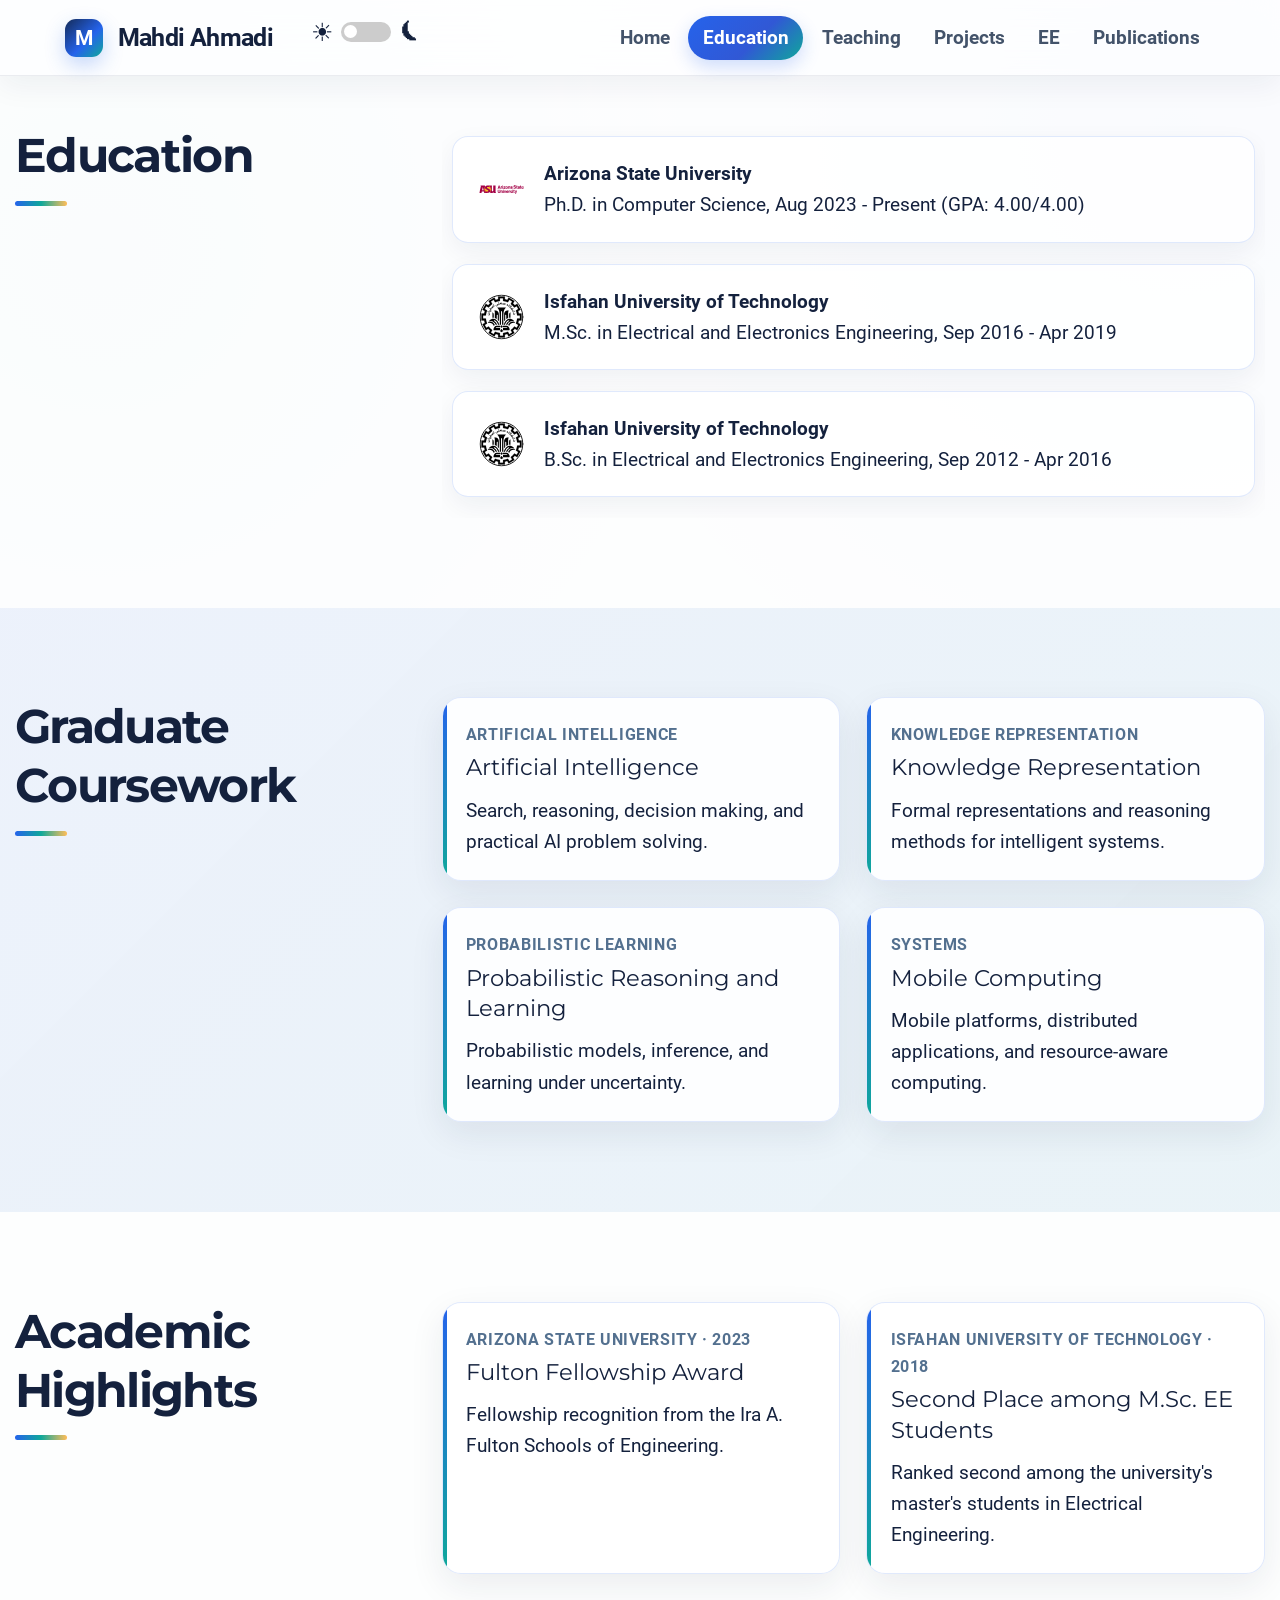
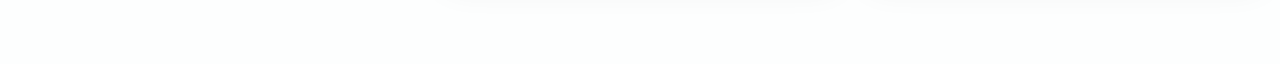
==== commit 40b5a285: "Create original portfolio visual identity" ====
--- a/education.html
+++ b/education.html
@@ -2730,7 +2730,6 @@
 </style>
 <meta name=author content="Mahdi Ahmadi">
 <meta name=description content="Mahdi Ahmadi education and graduate coursework">
-<!-- <link rel=alternate hreflang=en-us href=https://academic-demo.netlify.app /> -->
 <meta name=theme-color content=#1565c0>
 <style>
 
@@ -3075,7 +3074,7 @@
 </style>
 
     <title>Mahdi Ahmadi | Education</title>
-    <link rel="icon" href="/Pictures/iconlogo.png" type="png">
+    <link rel="icon" href="Pictures/favicon.svg" type="image/svg+xml">
     <meta name="google-site-verification" content="qmM2cx9QOHW8c-EpDr5jl02Ho-u9kRWhANf1nLLGuUE" />
     <meta name="theme-color" content="#ffffff">
     <meta name="apple-mobile-web-app-capable" content="yes">
--- a/portfolio.css
+++ b/portfolio.css
@@ -268,3 +268,582 @@
     grid-template-columns: 1fr;
   }
 }
+
+/* Mahdi Ahmadi visual system: crisp technical surfaces with a warm signal accent. */
+:root {
+  --mahdi-ink: #14213d;
+  --mahdi-muted: #5a687c;
+  --mahdi-blue: #2563eb;
+  --mahdi-teal: #0fa89a;
+  --mahdi-gold: #ffbd59;
+  --mahdi-paper: #f7f9fd;
+  --mahdi-line: rgba(37, 99, 235, 0.14);
+  --mahdi-shadow: 0 18px 50px rgba(20, 33, 61, 0.1);
+}
+
+body.page-wrapper {
+  display: block;
+  min-height: 100vh;
+  color: var(--mahdi-ink);
+  background:
+    radial-gradient(circle at 8% 15%, rgba(15, 168, 154, 0.08), transparent 28rem),
+    radial-gradient(circle at 92% 8%, rgba(37, 99, 235, 0.09), transparent 30rem),
+    var(--mahdi-paper);
+}
+
+.page-header.header--fixed {
+  position: sticky;
+  top: 0;
+  z-index: 1030;
+}
+
+.navbar {
+  min-height: 70px;
+  height: auto;
+  padding: 0.65rem 1rem;
+  border-bottom: 1px solid rgba(20, 33, 61, 0.08);
+  background: rgba(255, 255, 255, 0.88) !important;
+  box-shadow: 0 10px 30px rgba(20, 33, 61, 0.06);
+  backdrop-filter: blur(18px) saturate(140%);
+  -webkit-backdrop-filter: blur(18px) saturate(140%);
+}
+
+.navbar .container-xl {
+  max-width: 1180px;
+}
+
+.navbar-brand {
+  display: inline-flex;
+  gap: 0.7rem;
+  align-items: center;
+  color: var(--mahdi-ink) !important;
+  font-weight: 800;
+  letter-spacing: -0.025em;
+}
+
+.navbar-brand::before {
+  content: "M";
+  display: inline-grid;
+  width: 38px;
+  height: 38px;
+  place-items: center;
+  border-radius: 11px;
+  color: #fff;
+  background: linear-gradient(135deg, #142b58, var(--mahdi-blue) 58%, var(--mahdi-teal));
+  box-shadow: 0 8px 20px rgba(37, 99, 235, 0.25);
+  font-size: 1rem;
+  font-weight: 900;
+}
+
+.navbar .theme-toggle {
+  top: auto;
+  left: auto;
+  margin-left: 2.25rem;
+  margin-right: 2rem;
+}
+
+.navbar .navbar-nav {
+  gap: 0.18rem;
+  align-items: center;
+}
+
+.navbar .navbar-nav .nav-link {
+  padding: 0.48rem 0.7rem;
+  border-radius: 999px;
+  color: #43536a;
+  font-weight: 650;
+  transition: color 160ms ease, background-color 160ms ease, transform 160ms ease;
+}
+
+.navbar .navbar-nav .nav-link:hover {
+  color: var(--mahdi-blue);
+  background: rgba(37, 99, 235, 0.08);
+  transform: translateY(-1px);
+}
+
+.navbar .navbar-nav .nav-link.active,
+.navbar .navbar-nav .nav-link[aria-current="page"] {
+  color: #fff !important;
+  background: linear-gradient(135deg, var(--mahdi-blue), #3158d5 58%, var(--mahdi-teal));
+  box-shadow: 0 7px 18px rgba(37, 99, 235, 0.22);
+}
+
+.mobile-navbar {
+  border-bottom: 1px solid rgba(20, 33, 61, 0.08);
+  background: rgba(255, 255, 255, 0.94);
+  box-shadow: 0 8px 22px rgba(20, 33, 61, 0.06);
+  backdrop-filter: blur(16px);
+  -webkit-backdrop-filter: blur(16px);
+}
+
+.mobile-navbar a {
+  border-radius: 9px;
+  color: #43536a;
+}
+
+.mobile-navbar a[aria-current="page"] {
+  color: #fff;
+  background: linear-gradient(135deg, var(--mahdi-blue), var(--mahdi-teal));
+  box-shadow: 0 6px 14px rgba(37, 99, 235, 0.18);
+}
+
+body .home-section {
+  padding: clamp(4rem, 7vw, 6.5rem) 0;
+  overflow: hidden;
+  background: rgba(255, 255, 255, 0.8);
+}
+
+body .home-section:nth-of-type(even) {
+  background:
+    linear-gradient(135deg, rgba(37, 99, 235, 0.035), rgba(15, 168, 154, 0.045)),
+    #f4f7fc;
+}
+
+body #about {
+  position: relative;
+  padding: clamp(4.5rem, 8vw, 7.5rem) 0 !important;
+  background:
+    radial-gradient(circle at 14% 24%, rgba(15, 168, 154, 0.14), transparent 25rem),
+    radial-gradient(circle at 86% 12%, rgba(37, 99, 235, 0.15), transparent 30rem),
+    linear-gradient(145deg, #f8fbff, #eef4ff 56%, #effcf9) !important;
+}
+
+#about .container {
+  position: relative;
+  z-index: 1;
+}
+
+#about .container::before,
+#about .container::after {
+  content: "";
+  position: absolute;
+  z-index: -1;
+  border-radius: 999px;
+  pointer-events: none;
+}
+
+#about .container::before {
+  top: -3.5rem;
+  right: 5%;
+  width: 8rem;
+  height: 8rem;
+  border: 1px solid rgba(37, 99, 235, 0.16);
+}
+
+#about .container::after {
+  bottom: -2.5rem;
+  left: 27%;
+  width: 1rem;
+  height: 1rem;
+  background: var(--mahdi-gold);
+  box-shadow: 0 0 0 9px rgba(255, 189, 89, 0.14);
+}
+
+#about .row {
+  align-items: center;
+}
+
+#about .col-lg-8 {
+  padding: clamp(1.5rem, 3vw, 2.6rem);
+  border: 1px solid rgba(255, 255, 255, 0.8);
+  border-radius: 26px;
+  background: rgba(255, 255, 255, 0.78);
+  box-shadow: var(--mahdi-shadow);
+  backdrop-filter: blur(14px);
+  -webkit-backdrop-filter: blur(14px);
+}
+
+#about h1 {
+  margin-bottom: 1rem;
+  color: var(--mahdi-ink);
+  background: linear-gradient(115deg, var(--mahdi-ink), var(--mahdi-blue) 58%, var(--mahdi-teal));
+  -webkit-background-clip: text;
+  background-clip: text;
+  -webkit-text-fill-color: transparent;
+  font-size: clamp(2.25rem, 5vw, 3.55rem);
+  font-weight: 750;
+  letter-spacing: -0.045em;
+}
+
+#about .article-style {
+  padding: 0;
+}
+
+#about .article-style p {
+  color: #33445b;
+  line-height: 1.75;
+  text-align: left !important;
+}
+
+#profile {
+  padding-top: 0;
+}
+
+#profile-pic {
+  width: 184px;
+  height: 184px;
+  border: 6px solid #fff;
+  box-shadow:
+    0 0 0 5px rgba(37, 99, 235, 0.14),
+    0 20px 45px rgba(20, 33, 61, 0.2);
+}
+
+.terminal-window {
+  width: 100%;
+  max-width: 390px;
+  border: 1px solid rgba(15, 168, 154, 0.28);
+  border-radius: 15px;
+  box-shadow: 0 20px 45px rgba(20, 33, 61, 0.2);
+  transform: rotate(-0.6deg);
+}
+
+.terminal-header {
+  background: linear-gradient(90deg, #172238, #263753);
+}
+
+.terminal-body {
+  background:
+    linear-gradient(rgba(15, 168, 154, 0.035) 1px, transparent 1px),
+    #101827;
+  background-size: 100% 1.45rem;
+}
+
+.network-icon {
+  gap: 0.55rem;
+}
+
+.network-icon li a {
+  display: inline-grid;
+  width: 42px;
+  height: 42px;
+  place-items: center;
+  border: 1px solid rgba(37, 99, 235, 0.12);
+  border-radius: 12px;
+  color: var(--mahdi-ink);
+  background: rgba(255, 255, 255, 0.82);
+  box-shadow: 0 8px 20px rgba(20, 33, 61, 0.08);
+  transition: transform 160ms ease, color 160ms ease, box-shadow 160ms ease;
+}
+
+.network-icon li a:hover {
+  color: var(--mahdi-blue);
+  box-shadow: 0 12px 24px rgba(37, 99, 235, 0.16);
+  transform: translateY(-3px);
+}
+
+.section-heading h1 {
+  position: relative;
+  color: var(--mahdi-ink);
+  font-weight: 700;
+  letter-spacing: -0.035em;
+}
+
+.section-heading h1::after {
+  content: "";
+  display: block;
+  width: 52px;
+  height: 5px;
+  margin-top: 0.75rem;
+  border-radius: 999px;
+  background: linear-gradient(90deg, var(--mahdi-blue), var(--mahdi-teal), var(--mahdi-gold));
+}
+
+.wg-features .article-style > div[style*="display:flex"] {
+  padding: 1rem;
+  border: 1px solid var(--mahdi-line);
+  border-radius: 16px;
+  background: rgba(255, 255, 255, 0.78);
+  box-shadow: 0 9px 26px rgba(20, 33, 61, 0.06);
+}
+
+.wg-features .article-style > div[style*="display:flex"] > img {
+  padding: 0.25rem;
+  border-radius: 12px;
+  background: #fff;
+}
+
+.wg-features .article-style > ul {
+  padding: 1.2rem 1.25rem 1.2rem 2.4rem;
+  border: 1px solid var(--mahdi-line);
+  border-radius: 18px;
+  background: rgba(255, 255, 255, 0.76);
+  box-shadow: 0 9px 26px rgba(20, 33, 61, 0.06);
+}
+
+.publication-card,
+.project-card,
+.icon-card,
+.tool-item,
+.pub-list-item {
+  position: relative;
+  border-color: var(--mahdi-line);
+  background: rgba(255, 255, 255, 0.9);
+  box-shadow: 0 12px 34px rgba(20, 33, 61, 0.08);
+  transition: transform 180ms ease, box-shadow 180ms ease, border-color 180ms ease;
+}
+
+.publication-card,
+.project-card {
+  overflow: hidden;
+  border-radius: 19px;
+}
+
+.project-card::before {
+  content: "";
+  position: absolute;
+  inset: 0 auto 0 0;
+  width: 4px;
+  background: linear-gradient(180deg, var(--mahdi-blue), var(--mahdi-teal));
+}
+
+.publication-card:hover,
+.project-card:hover,
+.icon-card:hover,
+.tool-item:hover {
+  border-color: rgba(37, 99, 235, 0.28);
+  box-shadow: 0 18px 44px rgba(20, 33, 61, 0.13);
+  transform: translateY(-4px);
+}
+
+.publication-visual {
+  border-radius: 14px;
+  background:
+    linear-gradient(135deg, rgba(37, 99, 235, 0.05), rgba(15, 168, 154, 0.06)),
+    #fff;
+}
+
+.publication-title a,
+.project-card h2,
+.project-card h3 {
+  color: var(--mahdi-ink);
+}
+
+.project-kicker,
+.publication-venue {
+  color: #53708f;
+}
+
+.project-tag {
+  background: linear-gradient(135deg, #edf3ff, #e9fbf8);
+  color: #194b91;
+}
+
+.pub-list-item {
+  margin-bottom: 0.85rem !important;
+  padding: 1rem 1rem 1rem 1.15rem;
+  border: 1px solid var(--mahdi-line);
+  border-left: 4px solid var(--mahdi-blue);
+  border-radius: 14px;
+}
+
+a {
+  color: #1764cf;
+}
+
+.btn {
+  border-radius: 999px;
+  font-weight: 650;
+}
+
+.btn-primary {
+  border-color: transparent;
+  background: linear-gradient(135deg, var(--mahdi-blue), #3158d5 55%, var(--mahdi-teal));
+  box-shadow: 0 8px 18px rgba(37, 99, 235, 0.2);
+}
+
+.btn-outline-primary {
+  border-color: rgba(37, 99, 235, 0.4);
+  color: #1f5fc4;
+  background: rgba(255, 255, 255, 0.72);
+}
+
+.btn-outline-primary:hover {
+  border-color: transparent;
+  color: #fff;
+  background: linear-gradient(135deg, var(--mahdi-blue), var(--mahdi-teal));
+}
+
+body.dark-mode.page-wrapper {
+  color: #dce7f5;
+  background:
+    radial-gradient(circle at 10% 8%, rgba(15, 168, 154, 0.12), transparent 28rem),
+    radial-gradient(circle at 90% 8%, rgba(37, 99, 235, 0.15), transparent 30rem),
+    #07111f;
+}
+
+body.dark-mode .container,
+body.dark-mode .container-xl {
+  background: transparent !important;
+}
+
+body.dark-mode .navbar {
+  border-bottom-color: rgba(147, 180, 223, 0.12);
+  background: rgba(7, 17, 31, 0.9) !important;
+  box-shadow: 0 10px 30px rgba(0, 0, 0, 0.24);
+}
+
+body.dark-mode .navbar-brand,
+body.dark-mode .navbar .navbar-nav .nav-link {
+  color: #dce7f5 !important;
+}
+
+body.dark-mode .navbar .navbar-nav .nav-link:hover {
+  color: #8fc9ff !important;
+  background: rgba(95, 150, 255, 0.12);
+}
+
+body.dark-mode .mobile-navbar {
+  border-bottom-color: rgba(147, 180, 223, 0.12);
+  background: rgba(7, 17, 31, 0.95);
+}
+
+body.dark-mode .mobile-navbar a {
+  color: #c6d5e8;
+}
+
+body.dark-mode .mobile-navbar a[aria-current="page"] {
+  color: #fff !important;
+}
+
+body.dark-mode .home-section,
+body.dark-mode .home-section:nth-of-type(even) {
+  background: rgba(10, 24, 43, 0.84);
+}
+
+body.dark-mode .section-heading,
+body.dark-mode .article-style,
+body.dark-mode .wg-collection {
+  background: transparent !important;
+}
+
+body.dark-mode #about {
+  background:
+    radial-gradient(circle at 14% 24%, rgba(15, 168, 154, 0.16), transparent 25rem),
+    radial-gradient(circle at 86% 12%, rgba(37, 99, 235, 0.2), transparent 30rem),
+    #0a182b !important;
+}
+
+body.dark-mode #about .col-lg-8,
+body.dark-mode .wg-features .article-style > div[style*="display:flex"],
+body.dark-mode .wg-features .article-style > ul,
+body.dark-mode .publication-card,
+body.dark-mode .project-card,
+body.dark-mode .icon-card,
+body.dark-mode .tool-item,
+body.dark-mode .pub-list-item {
+  border-color: rgba(147, 180, 223, 0.16);
+  background: rgba(13, 31, 54, 0.88);
+  box-shadow: 0 16px 38px rgba(0, 0, 0, 0.2);
+}
+
+body.dark-mode #about h1,
+body.dark-mode .section-heading h1,
+body.dark-mode .publication-title a,
+body.dark-mode .project-card h2,
+body.dark-mode .project-card h3 {
+  color: #edf5ff;
+  -webkit-text-fill-color: initial;
+}
+
+body.dark-mode #about .article-style p,
+body.dark-mode .article-style,
+body.dark-mode .publication-authors,
+body.dark-mode .publication-venue,
+body.dark-mode .project-kicker {
+  color: #bdcce0;
+}
+
+body.dark-mode .network-icon li a {
+  border-color: rgba(147, 180, 223, 0.16);
+  color: #dce7f5;
+  background: rgba(13, 31, 54, 0.9);
+}
+
+body.dark-mode .project-tag {
+  color: #cfe2ff;
+  background: linear-gradient(135deg, rgba(37, 99, 235, 0.25), rgba(15, 168, 154, 0.2));
+}
+
+body.dark-mode .btn-outline-primary {
+  border-color: rgba(120, 172, 255, 0.48);
+  color: #9ec6ff;
+  background: rgba(8, 21, 38, 0.6);
+}
+
+@media (max-width: 991.98px) {
+  .navbar {
+    min-height: 58px;
+  }
+
+  .navbar-brand::before {
+    width: 34px;
+    height: 34px;
+    border-radius: 10px;
+  }
+
+  body #about {
+    padding: 3.5rem 0 4.5rem !important;
+  }
+
+  #about .col-lg-8 {
+    margin-top: 2rem;
+  }
+}
+
+@media (max-width: 767.98px) {
+  body .home-section {
+    padding: 3.5rem 0;
+  }
+
+  .mobile-navbar ul {
+    gap: 0.35rem;
+    padding: 0.45rem 0.7rem;
+  }
+
+  .mobile-navbar a {
+    font-size: 0.78rem;
+  }
+
+  .home-section .section-heading {
+    align-items: flex-start !important;
+    text-align: left;
+  }
+
+  .section-heading h1 {
+    font-size: 2rem;
+  }
+
+  #about .col-lg-8 {
+    padding: 1.35rem;
+    border-radius: 20px;
+  }
+
+  #profile-pic {
+    width: 164px;
+    height: 164px;
+  }
+
+  .terminal-window {
+    max-width: 360px;
+  }
+
+  .publication-card,
+  .project-card {
+    border-radius: 16px;
+  }
+}
+
+@media (prefers-reduced-motion: reduce) {
+  .publication-card,
+  .project-card,
+  .icon-card,
+  .tool-item,
+  .navbar .navbar-nav .nav-link,
+  .network-icon li a {
+    transition: none;
+  }
+
+  .terminal-window {
+    transform: none;
+  }
+}
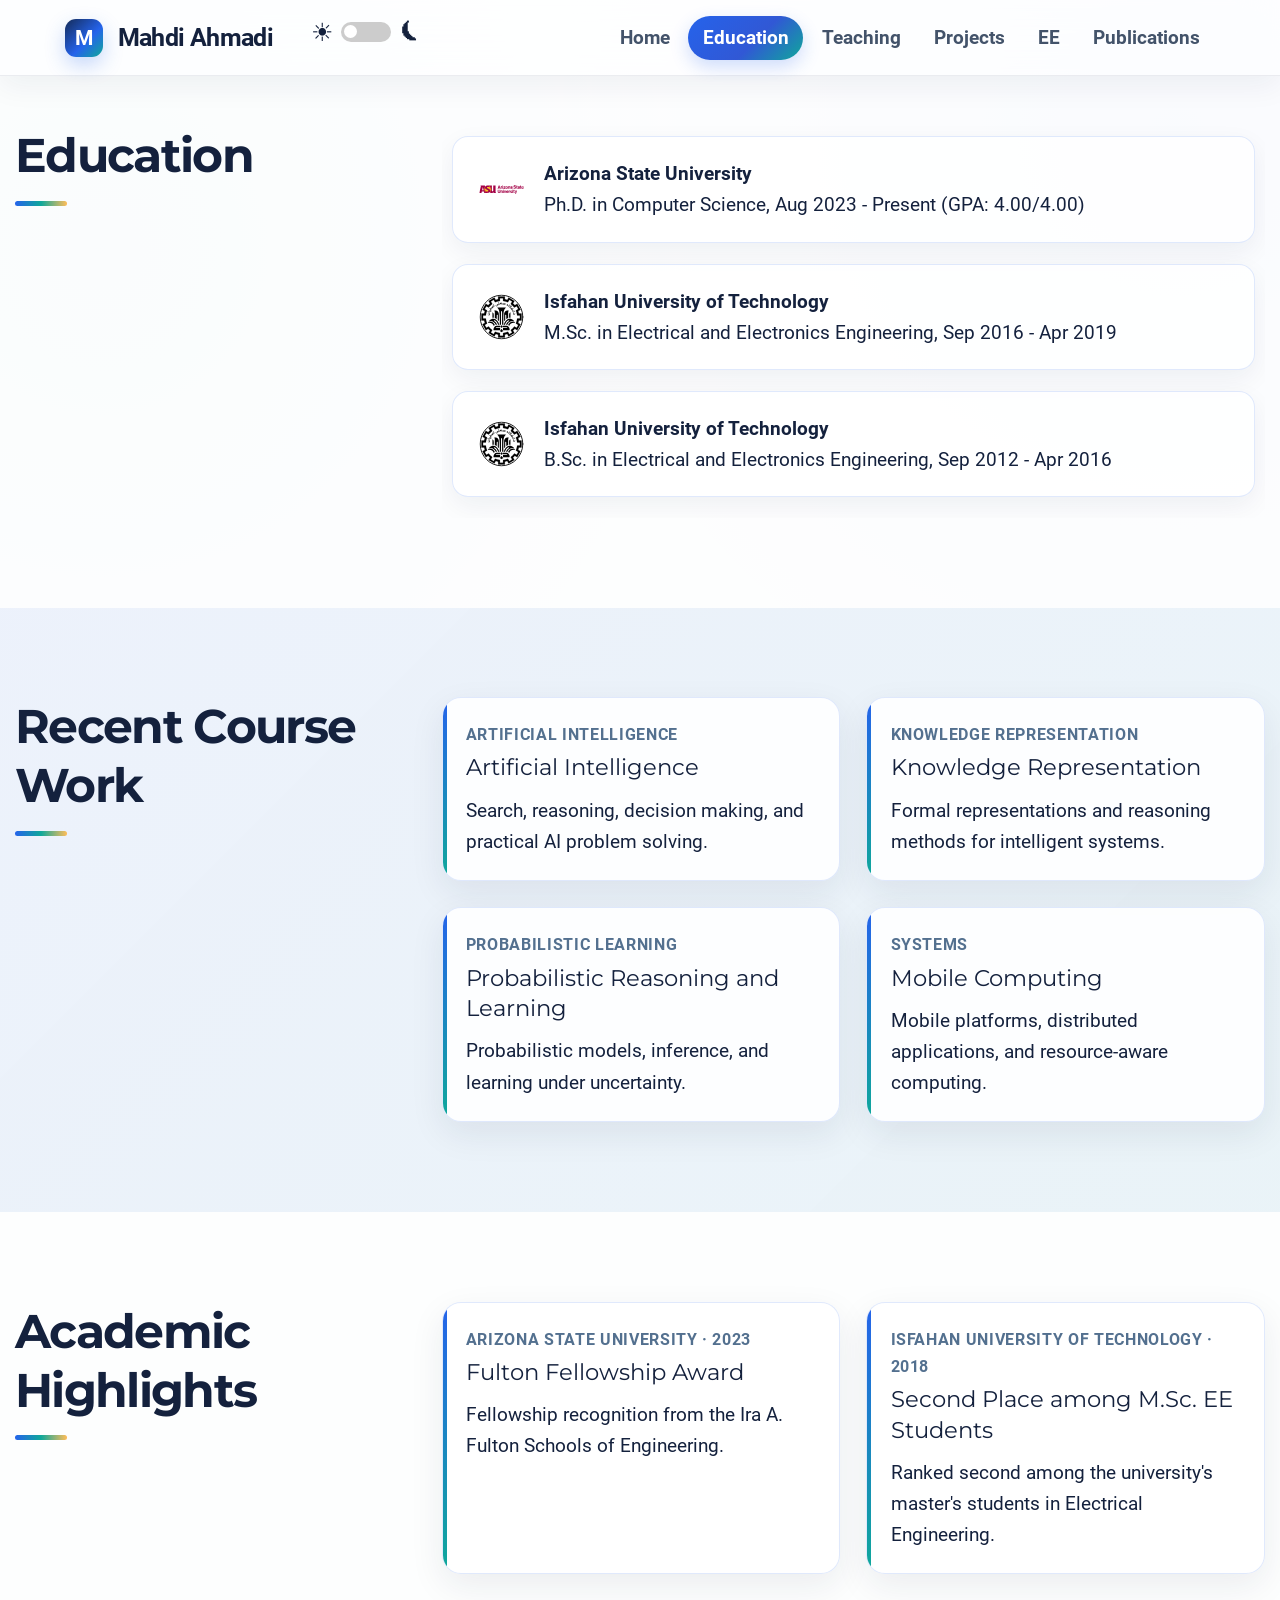
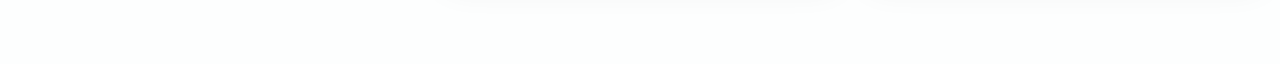
==== commit 5954f5ac: "Refine coursework labels" ====
--- a/education.html
+++ b/education.html
@@ -3171,7 +3171,7 @@
         <div class="container">
             <div class="row">
                 <div class="section-heading col-12 col-lg-4 mb-3 mb-lg-0 d-flex flex-column align-items-center align-items-lg-start">
-                    <h1 class="mb-0">Graduate Coursework</h1>
+                    <h1 class="mb-0">Recent Course Work</h1>
                 </div>
                 <div class="col-12 col-lg-8">
                     <div class="project-grid">
--- a/portfolio.css
+++ b/portfolio.css
@@ -107,6 +107,10 @@
   grid-template-columns: repeat(auto-fit, minmax(155px, 1fr));
 }
 
+.ee-tool-grid {
+  grid-template-columns: repeat(auto-fit, minmax(230px, 1fr));
+}
+
 .icon-card,
 .tool-item,
 .project-card {
@@ -145,8 +149,84 @@
   object-fit: contain;
 }
 
+.tool-item-detailed {
+  align-items: flex-start;
+  min-height: 104px;
+  padding: 1rem;
+}
+
+.tool-item-detailed img {
+  width: 42px;
+  height: 42px;
+  flex-basis: 42px;
+  padding: 0.4rem;
+  border-radius: 12px;
+  background: linear-gradient(135deg, rgba(37, 99, 235, 0.1), rgba(15, 168, 154, 0.12));
+}
+
+.tool-copy {
+  display: flex;
+  min-width: 0;
+  flex-direction: column;
+  gap: 0.22rem;
+}
+
+.tool-copy strong {
+  color: var(--mahdi-ink);
+  font-size: 0.94rem;
+  line-height: 1.25;
+}
+
+.tool-copy small {
+  color: #52657d;
+  font-size: 0.8rem;
+  line-height: 1.45;
+}
+
 .project-grid {
   grid-template-columns: repeat(auto-fit, minmax(280px, 1fr));
+}
+
+.coursework-grid {
+  display: grid;
+  grid-template-columns: repeat(auto-fit, minmax(210px, 1fr));
+  gap: 0.9rem;
+}
+
+.coursework-card {
+  padding: 1rem;
+}
+
+.coursework-card h2 {
+  margin-bottom: 0.65rem;
+  font-size: 1rem;
+  line-height: 1.35;
+}
+
+.coursework-list {
+  margin: 0;
+  padding: 0;
+  list-style: none;
+}
+
+.coursework-list li {
+  position: relative;
+  padding: 0.38rem 0 0.38rem 0.9rem;
+  border-top: 1px solid rgba(76, 102, 138, 0.12);
+  color: #43546b;
+  font-size: 0.82rem;
+  line-height: 1.4;
+}
+
+.coursework-list li::before {
+  content: "";
+  position: absolute;
+  top: 0.8rem;
+  left: 0;
+  width: 0.32rem;
+  height: 0.32rem;
+  border-radius: 50%;
+  background: linear-gradient(135deg, var(--mahdi-blue), var(--mahdi-teal));
 }
 
 .project-card {
@@ -206,6 +286,19 @@
 
 body.dark-mode .publication-title a {
   color: #f2f4f7;
+}
+
+body.dark-mode .tool-copy strong {
+  color: #edf5ff;
+}
+
+body.dark-mode .tool-copy small {
+  color: #b8c8dc;
+}
+
+body.dark-mode .coursework-list li {
+  border-color: rgba(147, 180, 223, 0.14);
+  color: #c4d1e2;
 }
 
 body.dark-mode .publication-authors,
@@ -265,6 +358,10 @@
   }
 
   .project-grid {
+    grid-template-columns: 1fr;
+  }
+
+  .coursework-grid {
     grid-template-columns: 1fr;
   }
 }
